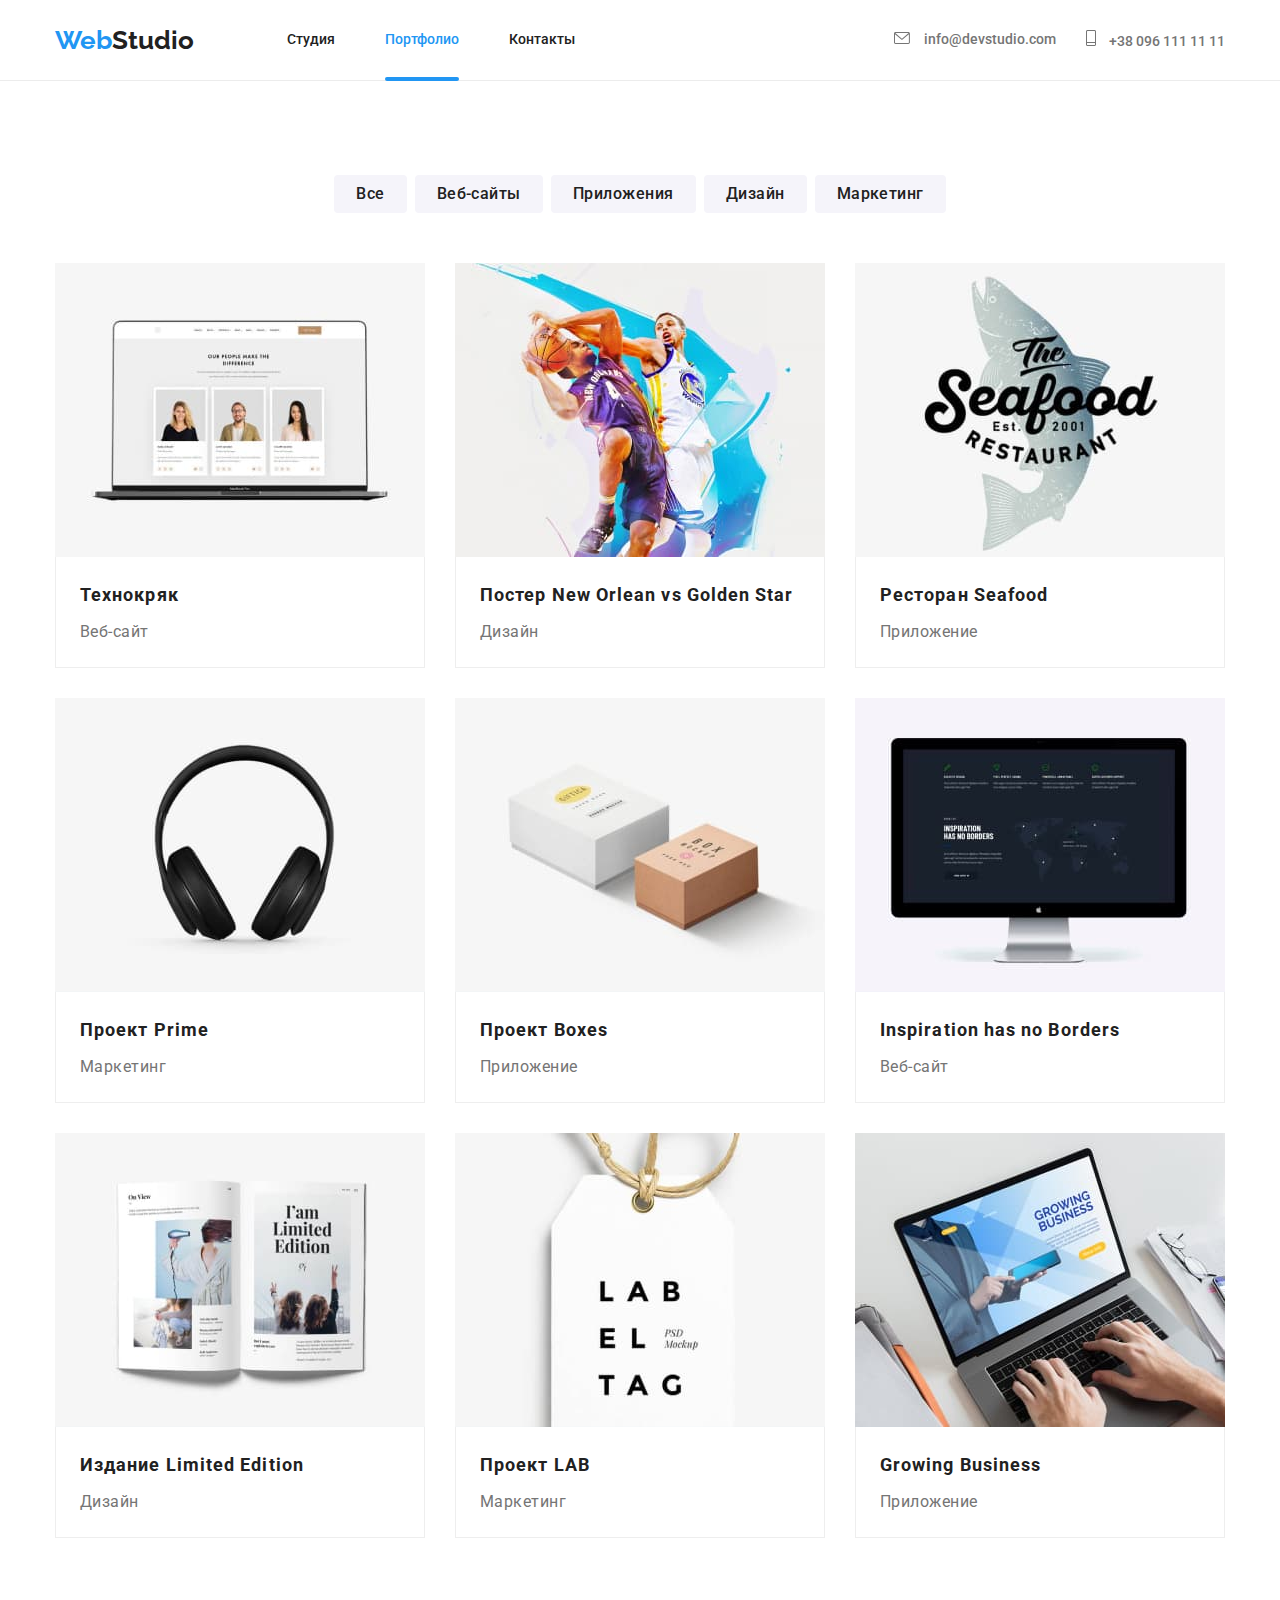
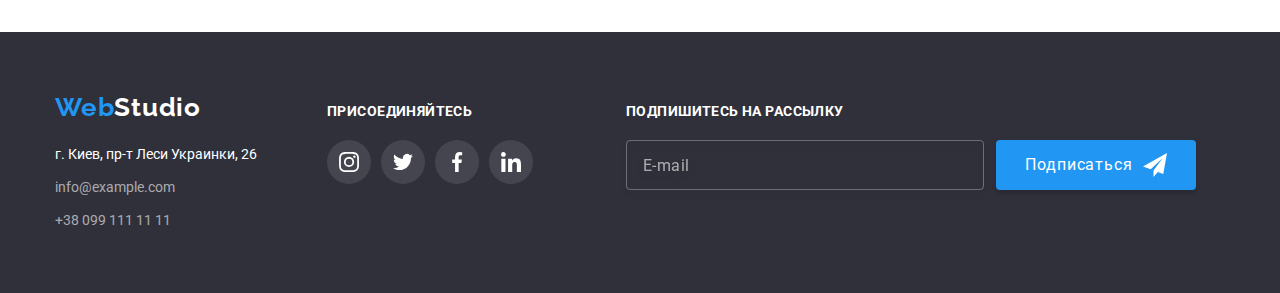
==== portfolio.html @ d2d90840 "startHW-08" ====
<!DOCTYPE html>
<html lang="ru">
  <head>
    <meta charset="UTF-8" />
    <meta http-equiv="X-UA-Compatible" content="IE=edge" />
    <meta name="viewport" content="width=device-width, initial-scale=1.0" />
    <title>WebStudio</title>
    <link
      rel="stylesheet"
      href="https://cdnjs.cloudflare.com/ajax/libs/modern-normalize/1.1.0/modern-normalize.min.css"
    />
    <link
      href="https://fonts.googleapis.com/css2?family=Raleway:wght@700&family=Roboto:wght@400;500;700;900&display=swap"
      rel="stylesheet"
    />
    <link rel="stylesheet" href="./css/main.min.css" />
  </head>
  <body>
    <!--шапка сайта-->
    <header class="header">
      <div class="container header__container">
        <nav class="header__nav">
          <a class="header__logo" href="./index.html"
            ><span class="header__logo-1">Web</span>Studio
          </a>
          <ul class="site-nav list">
            <li class="site-nav__items">
              <a class="site-nav__link" href="./index.html">Студия</a>
            </li>
            <li class="site-nav__items">
              <a class="site-nav__link current" href="./portfolio.html"
                >Портфолио</a
              >
            </li>
            <li class="site-nav__items">
              <a class="site-nav__link" href="">Контакты</a>
            </li>
          </ul>
        </nav>
        <ul class="call list">
          <li class="call__items">
            <a class="call__link" href="mailto:info@devstudio.com">
              <svg class="call__emeil-icon">
                <use href="./images/icons.svg#icon-emeil"></use>
              </svg>
              info@devstudio.com
            </a>
          </li>
          <li class="call__items">
            <a class="call__link" href="tell:+380961111111">
              <svg class="call__tel-icon">
                <use href="./images/icons.svg#icon-tel"></use>
              </svg>
              +38 096 111 11 11</a
            >
          </li>
        </ul>
      </div>
    </header>
    <main>
      <!--фильтр-->
      <section class="section">
        <div class="container">
          <h1 class="hidden-header">Фильтр</h1>
          <ul class="filter list">
            <li><button class="filter__link" type="button">Все</button></li>
            <li>
              <button class="filter__link" type="button">Веб-сайты</button>
            </li>
            <li>
              <button class="filter__link" type="button">Приложения</button>
            </li>
            <li><button class="filter__link" type="button">Дизайн</button></li>
            <li>
              <button class="filter__link" type="button">Маркетинг</button>
            </li>
          </ul>
          <ul class="galery list">
            <li class="galery__list">
              <a class="galery__link" href="">
                <div class="galery__image">
                  <img
                    src="./images/tehnokryak.jpg"
                    alt="сайт Технокряк открыт на ноутбуке"
                  />

                  <p class="galery__text">
                    Технокряк это современная площадка распространения
                    коронавируса. Компании используют эту платформу для
                    цифрового шпионажа и атак на защищённые сервера конкурентов.
                  </p>
                </div>
                <div class="galery-frame">
                  <h3 class="galery-frame__title">Технокряк</h3>
                  <p class="galery-frame__text">Веб-сайт</p>
                </div>
              </a>
            </li>
            <li class="galery__list">
              <a class="galery__link" href="">
                <div class="galery__image">
                  <img
                    src="./images/neworlean.jpg"
                    alt="Два баскетболиста из разных команд"
                  />
                  <p class="galery__text">
                    Технокряк это современная площадка распространения
                    коронавируса. Компании используют эту платформу для
                    цифрового шпионажа и атак на защищённые сервера конкурентов.
                  </p>
                </div>
                <div class="galery-frame">
                  <h3 class="galery-frame__title">
                    Постер New Orlean vs Golden Star
                  </h3>
                  <p class="galery-frame__text">Дизайн</p>
                </div>
              </a>
            </li>
            <li class="galery__list">
              <a class="galery__link" href="">
                <div class="galery__image">
                  <img src="./images/seafood.jpg" alt="Логотип ресторана" />
                  <p class="galery__text">
                    Технокряк это современная площадка распространения
                    коронавируса. Компании используют эту платформу для
                    цифрового шпионажа и атак на защищённые сервера конкурентов.
                  </p>
                </div>
                <div class="galery-frame">
                  <h3 class="galery-frame__title">Ресторан Seafood</h3>
                  <p class="galery-frame__text">Приложение</p>
                </div>
              </a>
            </li>
            <li class="galery__list">
              <a class="galery__link" href="">
                <div class="galery__image">
                  <img src="./images/prime.jpg" alt="Наушники" />
                  <p class="galery__text">
                    Технокряк это современная площадка распространения
                    коронавируса. Компании используют эту платформу для
                    цифрового шпионажа и атак на защищённые сервера конкурентов.
                  </p>
                </div>
                <div class="galery-frame">
                  <h3 class="galery-frame__title">Проект Prime</h3>
                  <p class="galery-frame__text">Маркетинг</p>
                </div>
              </a>
            </li>
            <li class="galery__list">
              <a class="galery__link" href="">
                <div class="galery__image">
                  <img src="./images/boxes.jpg" alt="Две коробки" />
                  <p class="galery__text">
                    Технокряк это современная площадка распространения
                    коронавируса. Компании используют эту платформу для
                    цифрового шпионажа и атак на защищённые сервера конкурентов.
                  </p>
                </div>
                <div class="galery-frame">
                  <h3 class="galery-frame__title">Проект Boxes</h3>
                  <p class="galery-frame__text">Приложение</p>
                </div>
              </a>
            </li>
            <li class="galery__list">
              <a class="galery__link" href="">
                <div class="galery__image">
                  <img
                    src="./images/inspiration.jpg"
                    alt="Монитор с открытым веб-сайтом"
                  />
                  <p class="galery__text">
                    Технокряк это современная площадка распространения
                    коронавируса. Компании используют эту платформу для
                    цифрового шпионажа и атак на защищённые сервера конкурентов.
                  </p>
                </div>
                <div class="galery-frame">
                  <h3 class="galery-frame__title">
                    Inspiration has no Borders
                  </h3>
                  <p class="galery-frame__text">Веб-сайт</p>
                </div>
              </a>
            </li>
            <li class="galery__list">
              <a class="galery__link" href="">
                <div class="galery__image">
                  <img src="./images/limited-edition.jpg" alt="книга" />
                  <p class="galery__text">
                    Технокряк это современная площадка распространения
                    коронавируса. Компании используют эту платформу для
                    цифрового шпионажа и атак на защищённые сервера конкурентов.
                  </p>
                </div>
                <div class="galery-frame">
                  <h3 class="galery-frame__title">Издание Limited Edition</h3>
                  <p class="galery-frame__text">Дизайн</p>
                </div>
              </a>
            </li>
            <li class="galery__list">
              <a class="galery__link" href="">
                <div class="galery__image">
                  <img src="./images/lab.jpg" alt="Бирка" />
                  <p class="galery__text">
                    Технокряк это современная площадка распространения
                    коронавируса. Компании используют эту платформу для
                    цифрового шпионажа и атак на защищённые сервера конкурентов.
                  </p>
                </div>
                <div class="galery-frame">
                  <h3 class="galery-frame__title">Проект LAB</h3>
                  <p class="galery-frame__text">Маркетинг</p>
                </div>
              </a>
            </li>
            <li class="galery__list">
              <a class="galery__link" href="">
                <div class="galery__image">
                  <img
                    src="./images/growing-business.jpg"
                    alt="Руки на клавиатуре ноутбука"
                  />
                  <p class="galery__text">
                    Технокряк это современная площадка распространения
                    коронавируса. Компании используют эту платформу для
                    цифрового шпионажа и атак на защищённые сервера конкурентов.
                  </p>
                </div>
                <div class="galery-frame">
                  <h3 class="galery-frame__title">Growing Business</h3>
                  <p class="galery-frame__text">Приложение</p>
                </div>
              </a>
            </li>
          </ul>
        </div>
      </section>
    </main>
    <footer class="footer">
      <div class="container footer__container">
        <div>
          <a class="footer__logo" href="./index.html"
            ><span class="footer__logo-web">Web</span>Studio</a
          >
          <address class="address">
            <ul class="list">
              <li>
                <a
                  class="address__link-physical"
                  href="https://www.google.com/maps/place/%D0%B1%D1%83%D0%BB.+%D0%9B%D0%B5%D1%81%D0%B8+%D0%A3%D0%BA%D1%80%D0%B0%D0%B8%D0%BD%D0%BA%D0%B8,+26,+%D0%9A%D0%B8%D0%B5%D0%B2,+02000/@50.4265807,30.5361971,17z/data=!3m1!4b1!4m5!3m4!1s0x40d4cf0e033ecbe9:0x57a4dffefec77da0!8m2!3d50.4265807!4d30.5383858"
                  >г. Киев, пр-т Леси Украинки, 26</a
                >
              </li>
              <li>
                <a class="address__link" href="mailto:info@example.com"
                  >info@example.com</a
                >
              </li>
              <li>
                <a class="address__link" href="tel:+380991111111"
                  >+38 099 111 11 11</a
                >
              </li>
            </ul>
          </address>
        </div>
        <div class="join">
          <h3 class="footer__header">Присоединяйтесь</h3>
          <ul class="join__list list">
            <li class="join__item">
              <a class="join__link" href="/">
                <svg class="join__icon" width="20px" height="20px">
                  <use href="./images/icons.svg#icon-insta"></use>
                </svg>
              </a>
            </li>
            <li class="join__item">
              <a class="join__link" href="/">
                <svg class="join__icon" width="20px" height="20px">
                  <use href="./images/icons.svg#icon-twit"></use>
                </svg>
              </a>
            </li>
            <li class="join__item">
              <a class="join__link" href="/">
                <svg class="join__icon" width="20px" height="20px">
                  <use href="./images/icons.svg#icon-facebook"></use>
                </svg>
              </a>
            </li>
            <li class="join__item">
              <a class="join__link" href="/">
                <svg class="join__icon" width="20px" height="20px">
                  <use href="./images/icons.svg#icon-linkedin"></use>
                </svg>
              </a>
            </li>
          </ul>
        </div>
        <form action="#" class="subscription">
          <label class="footer__header" for="subscription"
            >Подпишитесь на рассылку</label
          >
          <div class="subscription__form">
            <input
              class="subscription__input"
              type="email"
              name="sub"
              id="subscription"
              placeholder="E-mail"
            />
            <button class="subscription__btn" type="submit">
              <span class="subscription__btn-text">Подписаться</span>
              <svg class="icon-send" width="24px" height="24px">
                <use href="./images/icons.svg#icon-send"></use>
              </svg>
            </button>
          </div>
        </form>
      </div>
    </footer>
  </body>
</html>
---- css/main.min.css ----
:root{--primary-text-color: #757575 ;--tittle-text-color: #212121;--accent-color:#2196F3;--white-color:#ffffff;--background-grey: #2F303A;--background-light-grey: #F5F4FA;--card-set-gap: 30px;--icon-color: #AFB1B8}img{display:block;max-width:100%;height:auto}h1,h2,h3,h4,h5,h6,p,ul{margin-top:0;margin-bottom:0}body{background-color:var(--white-color);color:var(--primary-text-color);font-family:roboto, sans-serif}.list{padding:0;margin:0;list-style:none}.container{width:100%;padding-left:15px;padding-right:15px;margin:0 auto}@media screen and (max-width: 479px){.container{min-width:320px;max-width:479px}}@media screen and (min-width: 480px){.container{width:480px}}@media screen and (min-width: 768px){.container{width:768px}}@media screen and (min-width: 1200px){.container{width:1200px}}.section{padding-top:94px;padding-bottom:94px}.section.no-padding{padding-top:0;padding-bottom:0}.header__nav{display:none}@media screen and (min-width: 768px){.header__nav{display:-webkit-box;display:-ms-flexbox;display:flex;-webkit-box-align:center;-ms-flex-align:center;align-items:center}}.header{border-bottom:1px solid #ECECEC}.header__container{display:-webkit-box;display:-ms-flexbox;display:flex;-webkit-box-align:center;-ms-flex-align:center;align-items:center;height:60px}@media screen and (min-width: 768px){.header__container{height:80px;display:-webkit-box;display:-ms-flexbox;display:flex;-webkit-box-align:center;-ms-flex-align:center;align-items:center;-webkit-box-pack:center;-ms-flex-pack:center;justify-content:center}}.header__logo{color:var(--tittle-text-color);text-decoration:none;font-family:Raleway;font-weight:bold;font-size:26px;line-height:1.19;margin-right:93px}.header__logo-1{color:var(--accent-color)}.site-nav{display:-webkit-box;display:-ms-flexbox;display:flex}.site-nav__items:not(:last-child){margin-right:50px}.current{color:var(--accent-color)}.current::after{content:'';position:absolute;bottom:-1px;display:block;width:100%;height:4px;border-radius:2px;background-color:var(--accent-color)}.call__emeil-icon{width:16px;height:12px;margin-right:11px;fill:currentColor}.call__tel-icon{width:10px;height:16px;margin-right:10px;fill:currentColor}.site-nav__link{display:block;padding-top:32px;padding-bottom:32px;color:var(--tittle-text-color);font-weight:500;font-size:14px;line-height:1.14;text-decoration:none;position:relative;-webkit-transition:color 250ms cubic-bezier(0.4, 0, 0.2, 1);transition:color 250ms cubic-bezier(0.4, 0, 0.2, 1)}.site-nav__link:hover,.site-nav__link:focus{color:var(--accent-color)}.site-nav__link.current{color:var(--accent-color)}.call{display:none;margin-left:auto}@media screen and (min-width: 768px){.call{display:block}}@media screen and (min-width: 1200px){.call{display:-webkit-box;display:-ms-flexbox;display:flex;padding-bottom:32px;padding-top:32px}}@media screen and (min-width: 768px){.call__items:not(:last-child){margin-bottom:10px}}@media screen and (min-width: 1200px){.call__items:not(:last-child){margin-right:30px;margin-bottom:0}}.call__link{color:var(--primary-text-color);font-weight:500;font-size:14px;line-height:1.14px;text-decoration:none;-webkit-transition:color 250ms cubic-bezier(0.4, 0, 0.2, 1);transition:color 250ms cubic-bezier(0.4, 0, 0.2, 1)}.call__link:hover,.call__link:focus{color:var(--accent-color)}.hero{padding-top:200px;padding-bottom:200px;background-color:var(--background-grey);text-align:center;background-image:-webkit-gradient(linear, left top, right top, from(rgba(47,48,58,0.4)), to(rgba(47,48,58,0.4))),url("../images/img-hero.jpg");background-image:linear-gradient(to right, rgba(47,48,58,0.4), rgba(47,48,58,0.4)),url("../images/img-hero.jpg");background-repeat:no-repeat;max-width:1600px;margin-left:auto;margin-right:auto}.hero__title{margin-bottom:var(--card-set-gap);font-weight:900;font-size:44px;line-height:1.36;letter-spacing:0.06em;text-transform:uppercase;color:var(--white-color)}.hero__btn{min-width:200px;min-height:50px;padding:10px 32px;font-weight:bold;font-size:16px;line-height:1.88;-webkit-box-align:center;-ms-flex-align:center;align-items:center;text-align:center;cursor:pointer;letter-spacing:0.06em;border-radius:4px;border:transparent;-webkit-box-shadow:0px 4px 4px rgba(0,0,0,0.15);box-shadow:0px 4px 4px rgba(0,0,0,0.15);background-color:var(--accent-color);color:var(--white-color);-webkit-transition:background-color 250ms cubic-bezier(0.4, 0, 0.2, 1);transition:background-color 250ms cubic-bezier(0.4, 0, 0.2, 1)}.hero__btnhover,.hero__btnfocus{background-color:#188ce8}.hidden-header{display:none}.benefits{display:-webkit-box;display:-ms-flexbox;display:flex;-webkit-box-pack:center;-ms-flex-pack:center;justify-content:center}.benefits__border{display:-webkit-box;display:-ms-flexbox;display:flex;-webkit-box-pack:center;-ms-flex-pack:center;justify-content:center;-webkit-box-align:center;-ms-flex-align:center;align-items:center;border-radius:4px;background-color:var(--background-light-grey);margin-bottom:30px;height:120px}.benefits__icon{display:-webkit-box;display:-ms-flexbox;display:flex;-webkit-box-align:center;-ms-flex-align:center;align-items:center;width:70px;height:70px}.benefits__card{width:270px}.benefits__card:not(:first-child){margin-left:var(--card-set-gap)}.benefits__text{font-size:14px;line-height:1.71;letter-spacing:0.03em}.benefits__title{margin-bottom:10px;font-weight:bold;font-size:14px;line-height:1.14;letter-spacing:0.03em;color:var(--tittle-text-color)}.works{padding-top:0}.title-two{font-weight:bold;font-size:36px;line-height:1.17;text-align:center;color:var(--tittle-text-color);letter-spacing:0.03em;margin-bottom:50px}.works-examples{display:-webkit-box;display:-ms-flexbox;display:flex}.works-examples__item:not(:first-child){margin-left:var(--card-set-gap)}.works-examples__bkg{position:relative}.works-examples__bkg>.works-examples__text{position:absolute;left:0;bottom:0;width:100%;height:70px;display:-webkit-box;display:-ms-flexbox;display:flex;-webkit-box-pack:center;-ms-flex-pack:center;justify-content:center;-webkit-box-align:center;-ms-flex-align:center;align-items:center;background-color:rgba(47,48,58,0.8);font-family:Roboto;font-style:normal;font-weight:bold;font-size:14px;color:#fff;line-height:0.875;letter-spacing:0.03em}.employee{background-color:var(--background-light-grey)}.employee__list{display:-webkit-box;display:-ms-flexbox;display:flex}.employee__name{font-weight:500;font-size:16px;line-height:1.19;color:var(--tittle-text-color);margin-top:var(--card-set-gap);margin-bottom:10px}.employee__profession{font-size:16px;line-height:1.19;margin-bottom:16px}.employee__card:not(:first-child){margin-left:var(--card-set-gap)}.employee__card{-webkit-box-shadow:0px 1px 3px rgba(0,0,0,0.12),0px 1px 1px rgba(0,0,0,0.14),0px 2px 1px rgba(0,0,0,0.2);box-shadow:0px 1px 3px rgba(0,0,0,0.12),0px 1px 1px rgba(0,0,0,0.14),0px 2px 1px rgba(0,0,0,0.2);border-radius:0px 0px 4px 4px;width:270px;background:#FFFFFF;text-align:center}.network{display:-webkit-box;display:-ms-flexbox;display:flex;-webkit-box-pack:center;-ms-flex-pack:center;justify-content:center;margin-bottom:var(--card-set-gap)}.network__link{color:var(--icon-color);display:-webkit-box;display:-ms-flexbox;display:flex;width:44px;height:44px;border-radius:50%;-webkit-box-pack:center;-ms-flex-pack:center;justify-content:center;-webkit-box-align:center;-ms-flex-align:center;align-items:center;-webkit-transition:color 250ms cubic-bezier(0.4, 0, 0.2, 1),background-color 250ms cubic-bezier(0.4, 0, 0.2, 1);transition:color 250ms cubic-bezier(0.4, 0, 0.2, 1),background-color 250ms cubic-bezier(0.4, 0, 0.2, 1)}.network__link:hover,.network__link:focus{color:var(--white-color);background-color:var(--accent-color)}.network__list:not(:first-child){margin-left:10px}.network__icon{fill:currentColor}.clients{display:-webkit-box;display:-ms-flexbox;display:flex;-webkit-box-pack:center;-ms-flex-pack:center;justify-content:center}.clients li:not(:first-child){margin-left:30px}.clients__icon{fill:currentColor}.clients__link{display:-webkit-box;display:-ms-flexbox;display:flex;width:170px;height:92px;-webkit-box-pack:center;-ms-flex-pack:center;justify-content:center;-webkit-box-align:center;-ms-flex-align:center;align-items:center;border:1px solid var(--icon-color);border-radius:4px;color:var(--icon-color);-webkit-transition:color 250ms cubic-bezier(0.4, 0, 0.2, 1),border 250ms cubic-bezier(0.4, 0, 0.2, 1);transition:color 250ms cubic-bezier(0.4, 0, 0.2, 1),border 250ms cubic-bezier(0.4, 0, 0.2, 1)}.clients__link:hover,.clients__link:focus{color:var(--accent-color);border-color:var(--accent-color)}.footer{background-color:var(--background-grey);padding-top:60px;padding-bottom:60px}.footer__container{display:-webkit-box;display:-ms-flexbox;display:flex;-webkit-box-pack:start;-ms-flex-pack:start;justify-content:flex-start;-webkit-box-align:baseline;-ms-flex-align:baseline;align-items:baseline}.footer__logo{font-family:Raleway;font-style:normal;font-weight:bold;font-size:26px;line-height:1.19;color:var(--white-color);letter-spacing:0.03em;text-decoration:none;margin-bottom:20px;display:block}.footer__logo-web{color:var(--accent-color)}.address li:not(:last-child){margin-bottom:9px}.address__link-physical{text-decoration:none;font-style:normal;font-size:14px;line-height:1.7;color:var(--white-color);margin-top:20px;-webkit-transition:color 250ms cubic-bezier(0.4, 0, 0.2, 1);transition:color 250ms cubic-bezier(0.4, 0, 0.2, 1)}.address__link-physical:hover,.address__link-physical:focus{color:var(--accent-color)}.address__link{text-decoration:none;font-style:normal;font-size:14px;line-height:1.7;color:rgba(255,255,255,0.6);margin-bottom:60px;-webkit-transition:color 250ms cubic-bezier(0.4, 0, 0.2, 1);transition:color 250ms cubic-bezier(0.4, 0, 0.2, 1)}.address__link:hover,.address__link:focus{color:var(--accent-color)}.join{margin-left:70px}.footer__header{display:-webkit-box;display:-ms-flexbox;display:flex;font-family:Roboto;font-style:normal;font-weight:bold;font-size:14px;line-height:1.14;letter-spacing:0.03em;text-transform:uppercase;color:var(--white-color);margin-bottom:20px}.join__list{display:-webkit-box;display:-ms-flexbox;display:flex}.join__icon{fill:currentColor}.join__link{color:var(--white-color);display:-webkit-box;display:-ms-flexbox;display:flex;width:44px;height:44px;border-radius:50%;-webkit-box-pack:center;-ms-flex-pack:center;justify-content:center;-webkit-box-align:center;-ms-flex-align:center;align-items:center;background-color:rgba(255,255,255,0.1);-webkit-transition:background-color 250ms cubic-bezier(0.4, 0, 0.2, 1);transition:background-color 250ms cubic-bezier(0.4, 0, 0.2, 1)}.join__link:hover,.join__link:focus{background-color:var(--accent-color)}.join__item:not(:first-child){margin-left:10px}.subscription__form{display:-webkit-box;display:-ms-flexbox;display:flex;-webkit-box-align:center;-ms-flex-align:center;align-items:center}.subscription{margin-left:93px}.subscription__input{width:358px;height:50px;border:1px solid rgba(255,255,255,0.3);-webkit-box-sizing:border-box;box-sizing:border-box;-webkit-filter:drop-shadow(0px 4px 4px rgba(0,0,0,0.15));filter:drop-shadow(0px 4px 4px rgba(0,0,0,0.15));border-radius:4px;background-color:inherit;padding-left:16px;cursor:pointer;font-size:16px;line-height:1.25px;letter-spacing:0.03em;color:rgba(255,255,255,0.6)}.subscription__input::-webkit-input-placeholder{font-size:16px;line-height:1.25;display:-webkit-box;display:flex;-webkit-box-align:center;align-items:center;letter-spacing:0.03em;color:rgba(255,255,255,0.6)}.subscription__input:-ms-input-placeholder{font-size:16px;line-height:1.25;display:-ms-flexbox;display:flex;-ms-flex-align:center;align-items:center;letter-spacing:0.03em;color:rgba(255,255,255,0.6)}.subscription__input::-ms-input-placeholder{font-size:16px;line-height:1.25;display:-ms-flexbox;display:flex;-ms-flex-align:center;align-items:center;letter-spacing:0.03em;color:rgba(255,255,255,0.6)}.subscription__input::placeholder{font-size:16px;line-height:1.25;display:-webkit-box;display:-ms-flexbox;display:flex;-webkit-box-align:center;-ms-flex-align:center;align-items:center;letter-spacing:0.03em;color:rgba(255,255,255,0.6)}.subscription__btn{width:200px;height:50px;background:#2196F3;border:none;-webkit-box-shadow:0px 4px 4px rgba(0,0,0,0.15);box-shadow:0px 4px 4px rgba(0,0,0,0.15);border-radius:4px;display:-webkit-box;display:-ms-flexbox;display:flex;-webkit-box-align:center;-ms-flex-align:center;align-items:center;-webkit-box-pack:center;-ms-flex-pack:center;justify-content:center;margin-left:12px;-webkit-transition:background-color 250ms cubic-bezier(0.4, 0, 0.2, 1);transition:background-color 250ms cubic-bezier(0.4, 0, 0.2, 1)}.subscription__btn:hover,.subscription__btn:focus{background-color:#188ce8}.subscription__btn-text{font-size:16px;line-height:1.875;letter-spacing:0.06em;color:#FFFFFF}.icon-send{fill:var(--white-color);margin-left:10px}.filter{text-align:center;display:-webkit-box;display:-ms-flexbox;display:flex;-webkit-box-pack:center;-ms-flex-pack:center;justify-content:center;margin-bottom:50px}.filter li:nth-child(1n+2){margin-left:8px}.filter__link{font-style:normal;font-weight:500;font-size:16px;line-height:26px;border-radius:4px;padding:6px 22px;border:none;cursor:pointer;text-align:center;letter-spacing:0.03em;color:var(--tittle-text-color);background:#F5F4FA;-webkit-transition:color 250ms cubic-bezier(0.4, 0, 0.2, 1),background-color 250ms cubic-bezier(0.4, 0, 0.2, 1),-webkit-box-shadow 250ms cubic-bezier(0.4, 0, 0.2, 1);transition:color 250ms cubic-bezier(0.4, 0, 0.2, 1),background-color 250ms cubic-bezier(0.4, 0, 0.2, 1),-webkit-box-shadow 250ms cubic-bezier(0.4, 0, 0.2, 1);transition:color 250ms cubic-bezier(0.4, 0, 0.2, 1),background-color 250ms cubic-bezier(0.4, 0, 0.2, 1),box-shadow 250ms cubic-bezier(0.4, 0, 0.2, 1);transition:color 250ms cubic-bezier(0.4, 0, 0.2, 1),background-color 250ms cubic-bezier(0.4, 0, 0.2, 1),box-shadow 250ms cubic-bezier(0.4, 0, 0.2, 1),-webkit-box-shadow 250ms cubic-bezier(0.4, 0, 0.2, 1)}.filter__link:hover,.filter__link:focus{background-color:var(--accent-color);color:var(--white-color);-webkit-box-shadow:0px 3px 1px rgba(0,0,0,0.1),0px 1px 2px rgba(0,0,0,0.08),0px 2px 2px rgba(0,0,0,0.12);box-shadow:0px 3px 1px rgba(0,0,0,0.1),0px 1px 2px rgba(0,0,0,0.08),0px 2px 2px rgba(0,0,0,0.12)}.galery__link{text-decoration:none;padding:0;margin:0;display:block;-webkit-transition:-webkit-box-shadow 250ms cubic-bezier(0.4, 0, 0.2, 1);transition:-webkit-box-shadow 250ms cubic-bezier(0.4, 0, 0.2, 1);transition:box-shadow 250ms cubic-bezier(0.4, 0, 0.2, 1);transition:box-shadow 250ms cubic-bezier(0.4, 0, 0.2, 1), -webkit-box-shadow 250ms cubic-bezier(0.4, 0, 0.2, 1)}.galery__link:hover,.galery__link:focus{-webkit-box-shadow:0px 1px 1px rgba(0,0,0,0.12),0px 4px 4px rgba(0,0,0,0.06),1px 4px 6px rgba(0,0,0,0.16);box-shadow:0px 1px 1px rgba(0,0,0,0.12),0px 4px 4px rgba(0,0,0,0.06),1px 4px 6px rgba(0,0,0,0.16)}.galery{padding:0;margin:0;list-style:none;display:-webkit-box;display:-ms-flexbox;display:flex;-ms-flex-wrap:wrap;flex-wrap:wrap;margin-left:calc(-1 * var(--card-set-gap));margin-top:calc(-1 * var(--card-set-gap))}.galery-frame__title{font-size:18px;line-height:2;letter-spacing:0.06em;margin-bottom:4px;color:var(--tittle-text-color)}.galery-frame__text{font-size:16px;line-height:1.88;letter-spacing:0.03em;color:var(--primary-text-color)}.galery-frame{border:1px solid #EEEEEE;border-top:none;padding:20px 24px}.galery__list{-ms-flex-preferred-size:calc(100%/3 - var(--card-set-gap));flex-basis:calc(100%/3 - var(--card-set-gap));margin-left:var(--card-set-gap);margin-top:var(--card-set-gap)}.galery__image{position:relative;overflow:hidden}.galery__text{position:absolute;top:0;left:0;width:100%;height:100%;padding:63px 24px;font-size:18px;line-height:1.5;letter-spacing:0.03em;background:rgba(33,150,243,0.9);color:var(--white-color);-webkit-transform:translateY(100%);transform:translateY(100%);-webkit-transition-property:-webkit-transform;transition-property:-webkit-transform;transition-property:transform;transition-property:transform, -webkit-transform;-webkit-transition-duration:250ms;transition-duration:250ms;-webkit-transition-timing-function:cubic-bezier(0.4, 0, 0.2, 1);transition-timing-function:cubic-bezier(0.4, 0, 0.2, 1)}.galery__link:hover .galery__text,.galery__link:focus .galery__text{-webkit-transform:translateY(0);transform:translateY(0)}.backdrop{position:fixed;top:0;left:0;width:100%;height:100%;background-color:rgba(0,0,0,0.2)}.backdrop.is-hidden{opacity:0;pointer-events:none;visibility:visible}.backdrop.is-hidden .modal{-webkit-transform:translate(-50%, -50%) scaleY(0);transform:translate(-50%, -50%) scaleY(0)}.modal{position:absolute;top:50%;left:50%;-webkit-transform:translate(-50%, -50%);transform:translate(-50%, -50%);min-width:528px;min-height:581px;border-radius:4px;padding:40px;-webkit-transition-property:-webkit-transform;transition-property:-webkit-transform;transition-property:transform;transition-property:transform, -webkit-transform;-webkit-transition-duration:250ms;transition-duration:250ms;-webkit-transition-timing-function:cubic-bezier(0.4, 0, 0.2, 1);transition-timing-function:cubic-bezier(0.4, 0, 0.2, 1);background-color:var(--white-color);-webkit-box-shadow:0px 1px 3px rgba(0,0,0,0.12),0px 1px 1px rgba(0,0,0,0.14),0px 2px 1px rgba(0,0,0,0.2);box-shadow:0px 1px 3px rgba(0,0,0,0.12),0px 1px 1px rgba(0,0,0,0.14),0px 2px 1px rgba(0,0,0,0.2);display:-webkit-box;display:-ms-flexbox;display:flex;-webkit-box-orient:vertical;-webkit-box-direction:normal;-ms-flex-direction:column;flex-direction:column}.modal-close__btn{position:absolute;display:-webkit-box;display:-ms-flexbox;display:flex;-webkit-box-pack:center;-ms-flex-pack:center;justify-content:center;-webkit-box-align:center;-ms-flex-align:center;align-items:center;cursor:pointer;top:8px;right:8px;width:30px;height:30px;border-radius:50%;border:1px solid #0000001a;background-color:#ffffff;-webkit-transition:fill 250ms cubic-bezier(0.4, 0, 0.2, 1);transition:fill 250ms cubic-bezier(0.4, 0, 0.2, 1)}.modal-close__btn:hover,.modal-close__btn:focus{fill:var(--accent-color)}.modal__title{font-weight:bold;font-size:20px;line-height:1.15;text-align:center;letter-spacing:0.03em;color:#212121;margin-bottom:12px}.modal__form{margin-bottom:10px;display:-webkit-box;display:-ms-flexbox;display:flex;-webkit-box-orient:vertical;-webkit-box-direction:normal;-ms-flex-direction:column;flex-direction:column;font-size:12px;line-height:1.17;letter-spacing:0.01em;color:#757575;position:relative}.modal__form label{margin-bottom:4px}.modal__input{width:100%;height:40px;border:1px solid #21212133;display:block;border-radius:4px;padding-top:11px;padding-bottom:11px;padding-left:42px;padding-right:12px;cursor:pointer;-webkit-transition:border-color 250ms cubic-bezier(0.4, 0, 0.2, 1);transition:border-color 250ms cubic-bezier(0.4, 0, 0.2, 1)}.modal__input:focus{border-color:var(--accent-color);outline:var(--accent-color)}.modal__icon{position:absolute;display:block;top:50%;left:11px;fill:#212121;-webkit-transition:fill 250ms cubic-bezier(0.4, 0, 0.2, 1);transition:fill 250ms cubic-bezier(0.4, 0, 0.2, 1)}.modal__input:focus-within .modal__icon{fill:var(--accent-color)}.modal__textarea{font-size:12px;font-weight:400;line-height:1.17;letter-spacing:0.01em;text-align:left;width:100%;height:120px;padding:12px 16px;border:1px solid rgba(33,33,33,0.2);-webkit-box-sizing:border-box;box-sizing:border-box;border-radius:4px;resize:none;cursor:pointer;margin-bottom:10px;-webkit-transition:border-color 250ms cubic-bezier(0.4, 0, 0.2, 1);transition:border-color 250ms cubic-bezier(0.4, 0, 0.2, 1)}.modal__textarea::-webkit-input-placeholder{color:rgba(117,117,117,0.5)}.modal__textarea:-ms-input-placeholder{color:rgba(117,117,117,0.5)}.modal__textarea::-ms-input-placeholder{color:rgba(117,117,117,0.5)}.modal__textarea::placeholder{color:rgba(117,117,117,0.5)}.modal__textarea:focus{border-color:var(--accent-color);outline:var(--accent-color)}.check__input{position:absolute;-webkit-appearance:none;-moz-appearance:none;appearance:none}.check{display:-webkit-box;display:-ms-flexbox;display:flex;-webkit-box-orient:horizontal;-webkit-box-direction:normal;-ms-flex-direction:row;flex-direction:row;-webkit-box-align:center;-ms-flex-align:center;align-items:center;-webkit-box-pack:center;-ms-flex-pack:center;justify-content:center;font-size:14px;line-height:1.7;letter-spacing:0.03em;cursor:pointer}.check__agreement{-webkit-text-decoration-line:underline;text-decoration-line:underline;color:var(--accent-color)}.check__icon{width:16px;height:15px;margin-right:7px;border:2px solid #212121;border-radius:2px;display:-webkit-box;display:-ms-flexbox;display:flex;-webkit-box-pack:center;-ms-flex-pack:center;justify-content:center;-webkit-box-align:center;-ms-flex-align:center;align-items:center;-webkit-transition:border-color 250ms cubic-bezier(0.4, 0, 0.2, 1),background-color 250ms cubic-bezier(0.4, 0, 0.2, 1),fill 250ms cubic-bezier(0.4, 0, 0.2, 1);transition:border-color 250ms cubic-bezier(0.4, 0, 0.2, 1),background-color 250ms cubic-bezier(0.4, 0, 0.2, 1),fill 250ms cubic-bezier(0.4, 0, 0.2, 1)}.check__input:checked+.check__icon{border:transparent;background-color:var(--accent-color);fill:#ffffff}.check:focus-within>.check__icon{border-color:var(--accent-color)}.modal__btn{font-size:inherit;width:200px;height:50px;padding:10px 55px;margin-top:30px;background-color:var(--accent-color);color:#ffffff;-webkit-box-shadow:0px 4px 4px rgba(0,0,0,0.15);box-shadow:0px 4px 4px rgba(0,0,0,0.15);border-radius:4px;border:none;cursor:pointer;display:block;margin-right:auto;margin-left:auto;-webkit-transition:border-color 250ms cubic-bezier(0.4, 0, 0.2, 1);transition:border-color 250ms cubic-bezier(0.4, 0, 0.2, 1)}.modal__btn:hover,.modal__btn:focus{background-color:#188ce8}
/*# sourceMappingURL=main.min.css.map */
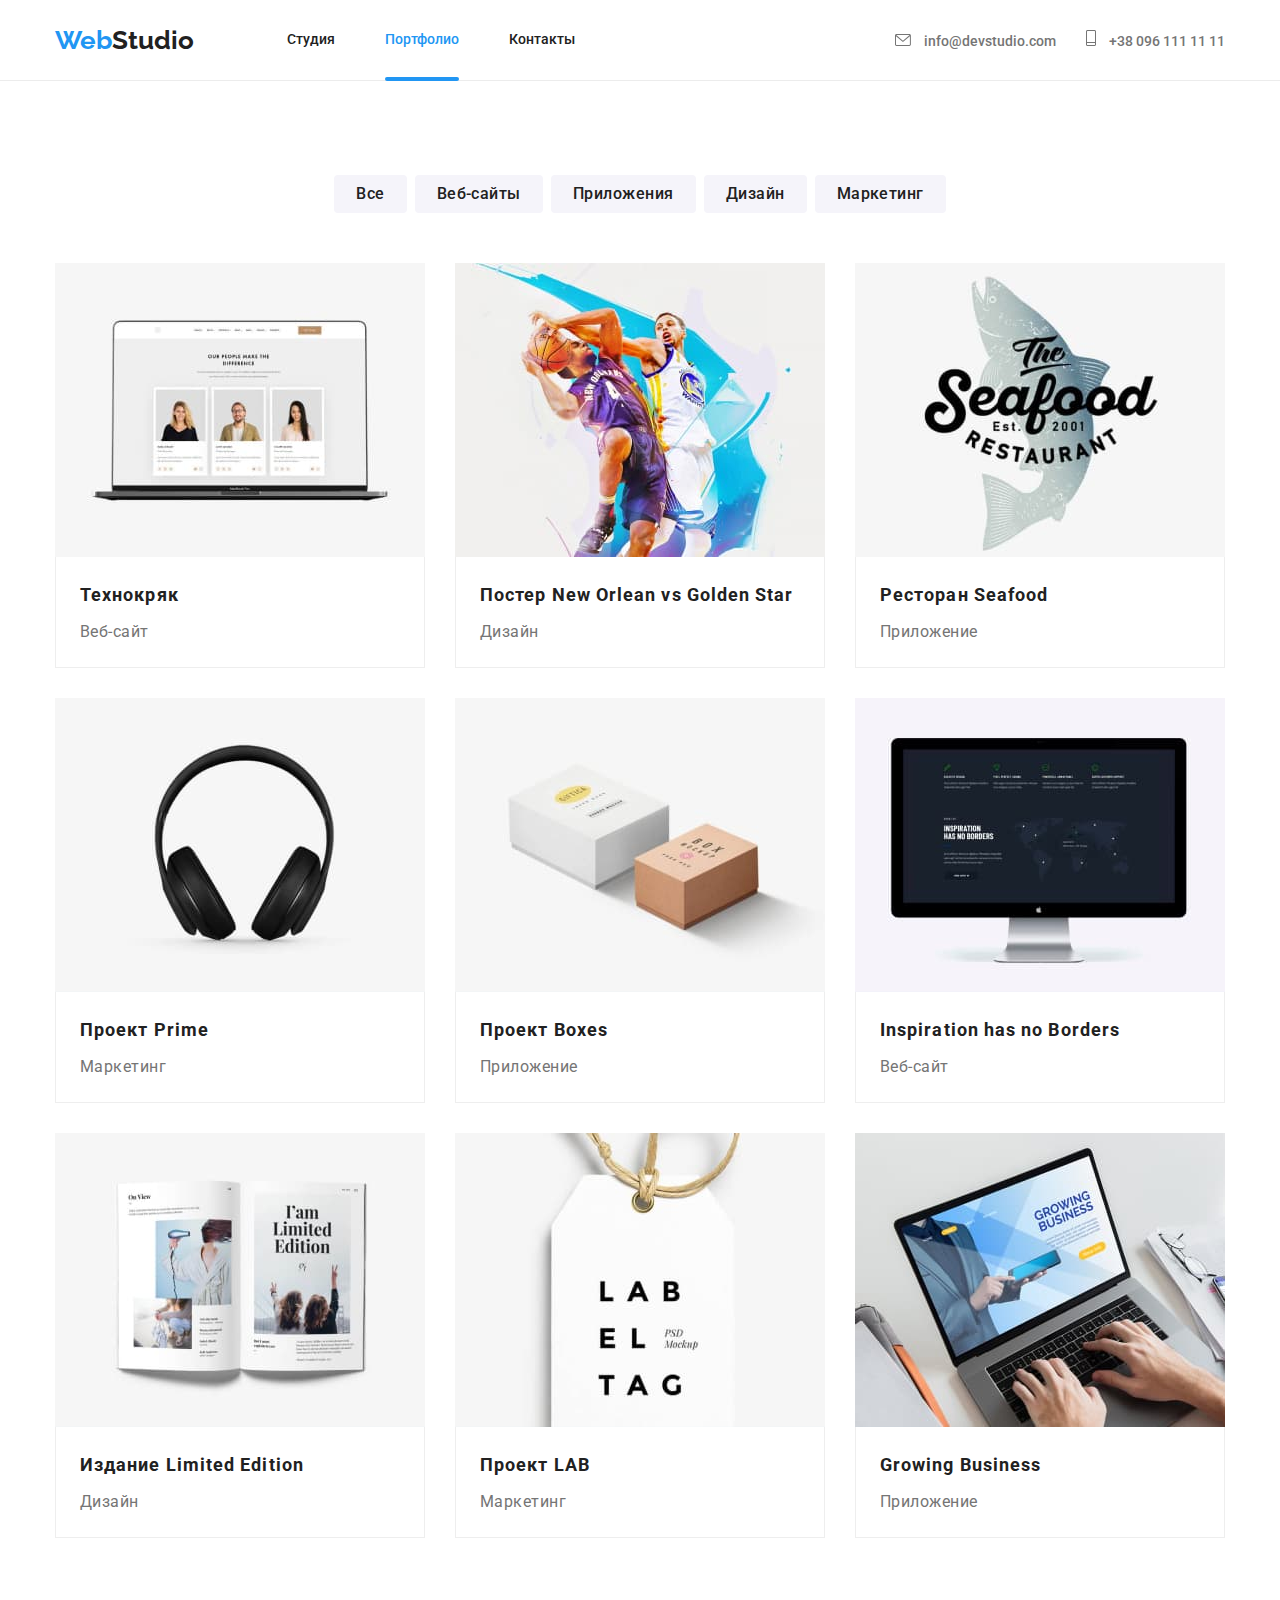
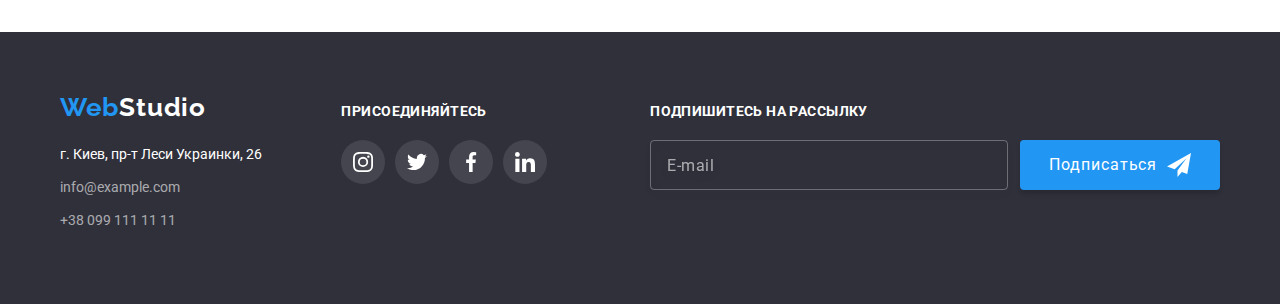
==== commit 1bf4a403: "port" ====
--- a/portfolio.html
+++ b/portfolio.html
@@ -19,18 +19,16 @@
     <!--шапка сайта-->
     <header class="header">
       <div class="container header__container">
+        <a class="header__logo" href="./index.html"
+          ><span class="header__logo-1">Web</span>Studio
+        </a>
         <nav class="header__nav">
-          <a class="header__logo" href="./index.html"
-            ><span class="header__logo-1">Web</span>Studio
-          </a>
           <ul class="site-nav list">
             <li class="site-nav__items">
-              <a class="site-nav__link" href="./index.html">Студия</a>
+              <a class="site-nav__link " href="./index.html">Студия</a>
             </li>
             <li class="site-nav__items">
-              <a class="site-nav__link current" href="./portfolio.html"
-                >Портфолио</a
-              >
+              <a class="site-nav__link current" href="./portfolio.html">Портфолио</a>
             </li>
             <li class="site-nav__items">
               <a class="site-nav__link" href="">Контакты</a>
@@ -55,6 +53,99 @@
             >
           </li>
         </ul>
+        <button type="button" class="menu-open-btn is-open" aria-expanded="false" data-menu-button>
+          <svg width="24px" height="16px" class="menu-open-btn__icon menu-icon__open" aria-label="Переключатель мобильного меню">
+            
+            <use href="./images/icons.svg#icon-menu_24px" class=""></use>
+          </svg>
+          <svg width="18.67px" height="18.67px" class="menu-icon__close" >
+            <use href="./images/icons.svg#icon-vector" class=""></use>
+            
+          </svg>
+        </button>
+        <div class="container-menu" data-menu>
+          <div class=container-menu_top>
+            <ul class="list">
+              <li class="container-menu_item">
+                <a href="./index.html" class="container-menu_link "
+                  >Студия</a
+                >
+              </li>
+              <li class="container-menu_item">
+                <a href="./portfolio.html" class="container-menu_link current"
+                  >Портфолио</a
+                >
+              </li>
+              <li class="container-menu_item">
+                <a href="" class="container-menu_link">Контакты</a>
+              </li>
+            </ul>
+          </div> 
+          <div class="container-menu_bottom">
+            <ul class="container-menu_call list">
+              <li class="container-menu_tel">+38 096 111 11 11</li>
+              <li class="container-menu_mail">info@devstudio.com</li>
+            </ul>
+            <ul class="menu-social-list list">
+              <li class="menu-social-list__item">
+                <a
+                  href=""
+                  class="menu-social-list__link link"
+                  target="_blank"
+                  rel="noopener noreferrer"
+                  >Instagram</a
+                >
+              </li>
+              <li class="menu-social-list__item">
+                <a
+                  href=""
+                  target="_blank"
+                  rel="noopener noreferrer"
+                  class="menu-social-list__link"
+                  >Twitter</a
+                >
+              </li>
+              <li class="menu-social-list__item">
+                <a
+                  href=""
+                  target="_blank"
+                  rel="noopener noreferrer"
+                  class="menu-social-list__link"
+                  >Facebook</a
+                >
+              </li>
+              <li class="menu-social-list__item">
+                <a
+                  href=""
+                  target="_blank"
+                  rel="noopener noreferrer"
+                  class="menu-social-list__link"
+                  >LinkedIn</a
+                >
+              </li>
+            </ul>
+          </div> 
+      
+        </div>
+      </div>
+        
+            <!-- <ul class="list">
+              <li class="mob-menu_nav-list">
+                <a class="mob-menu_nav-link current" href="./index.html"
+                  >Студия</a
+                >
+              </li>
+              <li class="mob-menu_nav-list">
+                <a class="mob-menu_nav-link" href="./portfolio.html"
+                  >Портфолио</a
+                >
+              </li>
+              <li class="mob-menu_nav-list">
+                <a class="mob-menu_nav-link" href="">Контакты</a>
+              </li>
+            </ul> -->
+          </div>
+        </div>
       </div>
     </header>
     <main>
@@ -63,15 +154,15 @@
         <div class="container">
           <h1 class="hidden-header">Фильтр</h1>
           <ul class="filter list">
-            <li><button class="filter__link" type="button">Все</button></li>
-            <li>
+            <li class="filter__item"><button class="filter__link" type="button">Все</button></li>
+            <li class="filter__item">
               <button class="filter__link" type="button">Веб-сайты</button>
             </li>
-            <li>
+            <li class="filter__item">
               <button class="filter__link" type="button">Приложения</button>
             </li>
-            <li><button class="filter__link" type="button">Дизайн</button></li>
-            <li>
+            <li class="filter__item"><button class="filter__link" type="button">Дизайн</button></li>
+            <li class="filter__item">
               <button class="filter__link" type="button">Маркетинг</button>
             </li>
           </ul>
@@ -243,7 +334,7 @@
     </main>
     <footer class="footer">
       <div class="container footer__container">
-        <div>
+        <div class="footer__container-adress">
           <a class="footer__logo" href="./index.html"
             ><span class="footer__logo-web">Web</span>Studio</a
           >
@@ -303,7 +394,7 @@
           </ul>
         </div>
         <form action="#" class="subscription">
-          <label class="footer__header" for="subscription"
+          <label class="subscription__header" for="subscription"
             >Подпишитесь на рассылку</label
           >
           <div class="subscription__form">
@@ -324,5 +415,6 @@
         </form>
       </div>
     </footer>
+    <script src="./js/mobile-menu.js"></script>
   </body>
 </html>
--- a/css/main.min.css
+++ b/css/main.min.css
@@ -1,2 +1 @@
-:root{--primary-text-color: #757575 ;--tittle-text-color: #212121;--accent-color:#2196F3;--white-color:#ffffff;--background-grey: #2F303A;--background-light-grey: #F5F4FA;--card-set-gap: 30px;--icon-color: #AFB1B8}img{display:block;max-width:100%;height:auto}h1,h2,h3,h4,h5,h6,p,ul{margin-top:0;margin-bottom:0}body{background-color:var(--white-color);color:var(--primary-text-color);font-family:roboto, sans-serif}.list{padding:0;margin:0;list-style:none}.container{width:100%;padding-left:15px;padding-right:15px;margin:0 auto}@media screen and (max-width: 479px){.container{min-width:320px;max-width:479px}}@media screen and (min-width: 480px){.container{width:480px}}@media screen and (min-width: 768px){.container{width:768px}}@media screen and (min-width: 1200px){.container{width:1200px}}.section{padding-top:94px;padding-bottom:94px}.section.no-padding{padding-top:0;padding-bottom:0}.header__nav{display:none}@media screen and (min-width: 768px){.header__nav{display:-webkit-box;display:-ms-flexbox;display:flex;-webkit-box-align:center;-ms-flex-align:center;align-items:center}}.header{border-bottom:1px solid #ECECEC}.header__container{display:-webkit-box;display:-ms-flexbox;display:flex;-webkit-box-align:center;-ms-flex-align:center;align-items:center;height:60px}@media screen and (min-width: 768px){.header__container{height:80px;display:-webkit-box;display:-ms-flexbox;display:flex;-webkit-box-align:center;-ms-flex-align:center;align-items:center;-webkit-box-pack:center;-ms-flex-pack:center;justify-content:center}}.header__logo{color:var(--tittle-text-color);text-decoration:none;font-family:Raleway;font-weight:bold;font-size:26px;line-height:1.19;margin-right:93px}.header__logo-1{color:var(--accent-color)}.site-nav{display:-webkit-box;display:-ms-flexbox;display:flex}.site-nav__items:not(:last-child){margin-right:50px}.current{color:var(--accent-color)}.current::after{content:'';position:absolute;bottom:-1px;display:block;width:100%;height:4px;border-radius:2px;background-color:var(--accent-color)}.call__emeil-icon{width:16px;height:12px;margin-right:11px;fill:currentColor}.call__tel-icon{width:10px;height:16px;margin-right:10px;fill:currentColor}.site-nav__link{display:block;padding-top:32px;padding-bottom:32px;color:var(--tittle-text-color);font-weight:500;font-size:14px;line-height:1.14;text-decoration:none;position:relative;-webkit-transition:color 250ms cubic-bezier(0.4, 0, 0.2, 1);transition:color 250ms cubic-bezier(0.4, 0, 0.2, 1)}.site-nav__link:hover,.site-nav__link:focus{color:var(--accent-color)}.site-nav__link.current{color:var(--accent-color)}.call{display:none;margin-left:auto}@media screen and (min-width: 768px){.call{display:block}}@media screen and (min-width: 1200px){.call{display:-webkit-box;display:-ms-flexbox;display:flex;padding-bottom:32px;padding-top:32px}}@media screen and (min-width: 768px){.call__items:not(:last-child){margin-bottom:10px}}@media screen and (min-width: 1200px){.call__items:not(:last-child){margin-right:30px;margin-bottom:0}}.call__link{color:var(--primary-text-color);font-weight:500;font-size:14px;line-height:1.14px;text-decoration:none;-webkit-transition:color 250ms cubic-bezier(0.4, 0, 0.2, 1);transition:color 250ms cubic-bezier(0.4, 0, 0.2, 1)}.call__link:hover,.call__link:focus{color:var(--accent-color)}.hero{padding-top:200px;padding-bottom:200px;background-color:var(--background-grey);text-align:center;background-image:-webkit-gradient(linear, left top, right top, from(rgba(47,48,58,0.4)), to(rgba(47,48,58,0.4))),url("../images/img-hero.jpg");background-image:linear-gradient(to right, rgba(47,48,58,0.4), rgba(47,48,58,0.4)),url("../images/img-hero.jpg");background-repeat:no-repeat;max-width:1600px;margin-left:auto;margin-right:auto}.hero__title{margin-bottom:var(--card-set-gap);font-weight:900;font-size:44px;line-height:1.36;letter-spacing:0.06em;text-transform:uppercase;color:var(--white-color)}.hero__btn{min-width:200px;min-height:50px;padding:10px 32px;font-weight:bold;font-size:16px;line-height:1.88;-webkit-box-align:center;-ms-flex-align:center;align-items:center;text-align:center;cursor:pointer;letter-spacing:0.06em;border-radius:4px;border:transparent;-webkit-box-shadow:0px 4px 4px rgba(0,0,0,0.15);box-shadow:0px 4px 4px rgba(0,0,0,0.15);background-color:var(--accent-color);color:var(--white-color);-webkit-transition:background-color 250ms cubic-bezier(0.4, 0, 0.2, 1);transition:background-color 250ms cubic-bezier(0.4, 0, 0.2, 1)}.hero__btnhover,.hero__btnfocus{background-color:#188ce8}.hidden-header{display:none}.benefits{display:-webkit-box;display:-ms-flexbox;display:flex;-webkit-box-pack:center;-ms-flex-pack:center;justify-content:center}.benefits__border{display:-webkit-box;display:-ms-flexbox;display:flex;-webkit-box-pack:center;-ms-flex-pack:center;justify-content:center;-webkit-box-align:center;-ms-flex-align:center;align-items:center;border-radius:4px;background-color:var(--background-light-grey);margin-bottom:30px;height:120px}.benefits__icon{display:-webkit-box;display:-ms-flexbox;display:flex;-webkit-box-align:center;-ms-flex-align:center;align-items:center;width:70px;height:70px}.benefits__card{width:270px}.benefits__card:not(:first-child){margin-left:var(--card-set-gap)}.benefits__text{font-size:14px;line-height:1.71;letter-spacing:0.03em}.benefits__title{margin-bottom:10px;font-weight:bold;font-size:14px;line-height:1.14;letter-spacing:0.03em;color:var(--tittle-text-color)}.works{padding-top:0}.title-two{font-weight:bold;font-size:36px;line-height:1.17;text-align:center;color:var(--tittle-text-color);letter-spacing:0.03em;margin-bottom:50px}.works-examples{display:-webkit-box;display:-ms-flexbox;display:flex}.works-examples__item:not(:first-child){margin-left:var(--card-set-gap)}.works-examples__bkg{position:relative}.works-examples__bkg>.works-examples__text{position:absolute;left:0;bottom:0;width:100%;height:70px;display:-webkit-box;display:-ms-flexbox;display:flex;-webkit-box-pack:center;-ms-flex-pack:center;justify-content:center;-webkit-box-align:center;-ms-flex-align:center;align-items:center;background-color:rgba(47,48,58,0.8);font-family:Roboto;font-style:normal;font-weight:bold;font-size:14px;color:#fff;line-height:0.875;letter-spacing:0.03em}.employee{background-color:var(--background-light-grey)}.employee__list{display:-webkit-box;display:-ms-flexbox;display:flex}.employee__name{font-weight:500;font-size:16px;line-height:1.19;color:var(--tittle-text-color);margin-top:var(--card-set-gap);margin-bottom:10px}.employee__profession{font-size:16px;line-height:1.19;margin-bottom:16px}.employee__card:not(:first-child){margin-left:var(--card-set-gap)}.employee__card{-webkit-box-shadow:0px 1px 3px rgba(0,0,0,0.12),0px 1px 1px rgba(0,0,0,0.14),0px 2px 1px rgba(0,0,0,0.2);box-shadow:0px 1px 3px rgba(0,0,0,0.12),0px 1px 1px rgba(0,0,0,0.14),0px 2px 1px rgba(0,0,0,0.2);border-radius:0px 0px 4px 4px;width:270px;background:#FFFFFF;text-align:center}.network{display:-webkit-box;display:-ms-flexbox;display:flex;-webkit-box-pack:center;-ms-flex-pack:center;justify-content:center;margin-bottom:var(--card-set-gap)}.network__link{color:var(--icon-color);display:-webkit-box;display:-ms-flexbox;display:flex;width:44px;height:44px;border-radius:50%;-webkit-box-pack:center;-ms-flex-pack:center;justify-content:center;-webkit-box-align:center;-ms-flex-align:center;align-items:center;-webkit-transition:color 250ms cubic-bezier(0.4, 0, 0.2, 1),background-color 250ms cubic-bezier(0.4, 0, 0.2, 1);transition:color 250ms cubic-bezier(0.4, 0, 0.2, 1),background-color 250ms cubic-bezier(0.4, 0, 0.2, 1)}.network__link:hover,.network__link:focus{color:var(--white-color);background-color:var(--accent-color)}.network__list:not(:first-child){margin-left:10px}.network__icon{fill:currentColor}.clients{display:-webkit-box;display:-ms-flexbox;display:flex;-webkit-box-pack:center;-ms-flex-pack:center;justify-content:center}.clients li:not(:first-child){margin-left:30px}.clients__icon{fill:currentColor}.clients__link{display:-webkit-box;display:-ms-flexbox;display:flex;width:170px;height:92px;-webkit-box-pack:center;-ms-flex-pack:center;justify-content:center;-webkit-box-align:center;-ms-flex-align:center;align-items:center;border:1px solid var(--icon-color);border-radius:4px;color:var(--icon-color);-webkit-transition:color 250ms cubic-bezier(0.4, 0, 0.2, 1),border 250ms cubic-bezier(0.4, 0, 0.2, 1);transition:color 250ms cubic-bezier(0.4, 0, 0.2, 1),border 250ms cubic-bezier(0.4, 0, 0.2, 1)}.clients__link:hover,.clients__link:focus{color:var(--accent-color);border-color:var(--accent-color)}.footer{background-color:var(--background-grey);padding-top:60px;padding-bottom:60px}.footer__container{display:-webkit-box;display:-ms-flexbox;display:flex;-webkit-box-pack:start;-ms-flex-pack:start;justify-content:flex-start;-webkit-box-align:baseline;-ms-flex-align:baseline;align-items:baseline}.footer__logo{font-family:Raleway;font-style:normal;font-weight:bold;font-size:26px;line-height:1.19;color:var(--white-color);letter-spacing:0.03em;text-decoration:none;margin-bottom:20px;display:block}.footer__logo-web{color:var(--accent-color)}.address li:not(:last-child){margin-bottom:9px}.address__link-physical{text-decoration:none;font-style:normal;font-size:14px;line-height:1.7;color:var(--white-color);margin-top:20px;-webkit-transition:color 250ms cubic-bezier(0.4, 0, 0.2, 1);transition:color 250ms cubic-bezier(0.4, 0, 0.2, 1)}.address__link-physical:hover,.address__link-physical:focus{color:var(--accent-color)}.address__link{text-decoration:none;font-style:normal;font-size:14px;line-height:1.7;color:rgba(255,255,255,0.6);margin-bottom:60px;-webkit-transition:color 250ms cubic-bezier(0.4, 0, 0.2, 1);transition:color 250ms cubic-bezier(0.4, 0, 0.2, 1)}.address__link:hover,.address__link:focus{color:var(--accent-color)}.join{margin-left:70px}.footer__header{display:-webkit-box;display:-ms-flexbox;display:flex;font-family:Roboto;font-style:normal;font-weight:bold;font-size:14px;line-height:1.14;letter-spacing:0.03em;text-transform:uppercase;color:var(--white-color);margin-bottom:20px}.join__list{display:-webkit-box;display:-ms-flexbox;display:flex}.join__icon{fill:currentColor}.join__link{color:var(--white-color);display:-webkit-box;display:-ms-flexbox;display:flex;width:44px;height:44px;border-radius:50%;-webkit-box-pack:center;-ms-flex-pack:center;justify-content:center;-webkit-box-align:center;-ms-flex-align:center;align-items:center;background-color:rgba(255,255,255,0.1);-webkit-transition:background-color 250ms cubic-bezier(0.4, 0, 0.2, 1);transition:background-color 250ms cubic-bezier(0.4, 0, 0.2, 1)}.join__link:hover,.join__link:focus{background-color:var(--accent-color)}.join__item:not(:first-child){margin-left:10px}.subscription__form{display:-webkit-box;display:-ms-flexbox;display:flex;-webkit-box-align:center;-ms-flex-align:center;align-items:center}.subscription{margin-left:93px}.subscription__input{width:358px;height:50px;border:1px solid rgba(255,255,255,0.3);-webkit-box-sizing:border-box;box-sizing:border-box;-webkit-filter:drop-shadow(0px 4px 4px rgba(0,0,0,0.15));filter:drop-shadow(0px 4px 4px rgba(0,0,0,0.15));border-radius:4px;background-color:inherit;padding-left:16px;cursor:pointer;font-size:16px;line-height:1.25px;letter-spacing:0.03em;color:rgba(255,255,255,0.6)}.subscription__input::-webkit-input-placeholder{font-size:16px;line-height:1.25;display:-webkit-box;display:flex;-webkit-box-align:center;align-items:center;letter-spacing:0.03em;color:rgba(255,255,255,0.6)}.subscription__input:-ms-input-placeholder{font-size:16px;line-height:1.25;display:-ms-flexbox;display:flex;-ms-flex-align:center;align-items:center;letter-spacing:0.03em;color:rgba(255,255,255,0.6)}.subscription__input::-ms-input-placeholder{font-size:16px;line-height:1.25;display:-ms-flexbox;display:flex;-ms-flex-align:center;align-items:center;letter-spacing:0.03em;color:rgba(255,255,255,0.6)}.subscription__input::placeholder{font-size:16px;line-height:1.25;display:-webkit-box;display:-ms-flexbox;display:flex;-webkit-box-align:center;-ms-flex-align:center;align-items:center;letter-spacing:0.03em;color:rgba(255,255,255,0.6)}.subscription__btn{width:200px;height:50px;background:#2196F3;border:none;-webkit-box-shadow:0px 4px 4px rgba(0,0,0,0.15);box-shadow:0px 4px 4px rgba(0,0,0,0.15);border-radius:4px;display:-webkit-box;display:-ms-flexbox;display:flex;-webkit-box-align:center;-ms-flex-align:center;align-items:center;-webkit-box-pack:center;-ms-flex-pack:center;justify-content:center;margin-left:12px;-webkit-transition:background-color 250ms cubic-bezier(0.4, 0, 0.2, 1);transition:background-color 250ms cubic-bezier(0.4, 0, 0.2, 1)}.subscription__btn:hover,.subscription__btn:focus{background-color:#188ce8}.subscription__btn-text{font-size:16px;line-height:1.875;letter-spacing:0.06em;color:#FFFFFF}.icon-send{fill:var(--white-color);margin-left:10px}.filter{text-align:center;display:-webkit-box;display:-ms-flexbox;display:flex;-webkit-box-pack:center;-ms-flex-pack:center;justify-content:center;margin-bottom:50px}.filter li:nth-child(1n+2){margin-left:8px}.filter__link{font-style:normal;font-weight:500;font-size:16px;line-height:26px;border-radius:4px;padding:6px 22px;border:none;cursor:pointer;text-align:center;letter-spacing:0.03em;color:var(--tittle-text-color);background:#F5F4FA;-webkit-transition:color 250ms cubic-bezier(0.4, 0, 0.2, 1),background-color 250ms cubic-bezier(0.4, 0, 0.2, 1),-webkit-box-shadow 250ms cubic-bezier(0.4, 0, 0.2, 1);transition:color 250ms cubic-bezier(0.4, 0, 0.2, 1),background-color 250ms cubic-bezier(0.4, 0, 0.2, 1),-webkit-box-shadow 250ms cubic-bezier(0.4, 0, 0.2, 1);transition:color 250ms cubic-bezier(0.4, 0, 0.2, 1),background-color 250ms cubic-bezier(0.4, 0, 0.2, 1),box-shadow 250ms cubic-bezier(0.4, 0, 0.2, 1);transition:color 250ms cubic-bezier(0.4, 0, 0.2, 1),background-color 250ms cubic-bezier(0.4, 0, 0.2, 1),box-shadow 250ms cubic-bezier(0.4, 0, 0.2, 1),-webkit-box-shadow 250ms cubic-bezier(0.4, 0, 0.2, 1)}.filter__link:hover,.filter__link:focus{background-color:var(--accent-color);color:var(--white-color);-webkit-box-shadow:0px 3px 1px rgba(0,0,0,0.1),0px 1px 2px rgba(0,0,0,0.08),0px 2px 2px rgba(0,0,0,0.12);box-shadow:0px 3px 1px rgba(0,0,0,0.1),0px 1px 2px rgba(0,0,0,0.08),0px 2px 2px rgba(0,0,0,0.12)}.galery__link{text-decoration:none;padding:0;margin:0;display:block;-webkit-transition:-webkit-box-shadow 250ms cubic-bezier(0.4, 0, 0.2, 1);transition:-webkit-box-shadow 250ms cubic-bezier(0.4, 0, 0.2, 1);transition:box-shadow 250ms cubic-bezier(0.4, 0, 0.2, 1);transition:box-shadow 250ms cubic-bezier(0.4, 0, 0.2, 1), -webkit-box-shadow 250ms cubic-bezier(0.4, 0, 0.2, 1)}.galery__link:hover,.galery__link:focus{-webkit-box-shadow:0px 1px 1px rgba(0,0,0,0.12),0px 4px 4px rgba(0,0,0,0.06),1px 4px 6px rgba(0,0,0,0.16);box-shadow:0px 1px 1px rgba(0,0,0,0.12),0px 4px 4px rgba(0,0,0,0.06),1px 4px 6px rgba(0,0,0,0.16)}.galery{padding:0;margin:0;list-style:none;display:-webkit-box;display:-ms-flexbox;display:flex;-ms-flex-wrap:wrap;flex-wrap:wrap;margin-left:calc(-1 * var(--card-set-gap));margin-top:calc(-1 * var(--card-set-gap))}.galery-frame__title{font-size:18px;line-height:2;letter-spacing:0.06em;margin-bottom:4px;color:var(--tittle-text-color)}.galery-frame__text{font-size:16px;line-height:1.88;letter-spacing:0.03em;color:var(--primary-text-color)}.galery-frame{border:1px solid #EEEEEE;border-top:none;padding:20px 24px}.galery__list{-ms-flex-preferred-size:calc(100%/3 - var(--card-set-gap));flex-basis:calc(100%/3 - var(--card-set-gap));margin-left:var(--card-set-gap);margin-top:var(--card-set-gap)}.galery__image{position:relative;overflow:hidden}.galery__text{position:absolute;top:0;left:0;width:100%;height:100%;padding:63px 24px;font-size:18px;line-height:1.5;letter-spacing:0.03em;background:rgba(33,150,243,0.9);color:var(--white-color);-webkit-transform:translateY(100%);transform:translateY(100%);-webkit-transition-property:-webkit-transform;transition-property:-webkit-transform;transition-property:transform;transition-property:transform, -webkit-transform;-webkit-transition-duration:250ms;transition-duration:250ms;-webkit-transition-timing-function:cubic-bezier(0.4, 0, 0.2, 1);transition-timing-function:cubic-bezier(0.4, 0, 0.2, 1)}.galery__link:hover .galery__text,.galery__link:focus .galery__text{-webkit-transform:translateY(0);transform:translateY(0)}.backdrop{position:fixed;top:0;left:0;width:100%;height:100%;background-color:rgba(0,0,0,0.2)}.backdrop.is-hidden{opacity:0;pointer-events:none;visibility:visible}.backdrop.is-hidden .modal{-webkit-transform:translate(-50%, -50%) scaleY(0);transform:translate(-50%, -50%) scaleY(0)}.modal{position:absolute;top:50%;left:50%;-webkit-transform:translate(-50%, -50%);transform:translate(-50%, -50%);min-width:528px;min-height:581px;border-radius:4px;padding:40px;-webkit-transition-property:-webkit-transform;transition-property:-webkit-transform;transition-property:transform;transition-property:transform, -webkit-transform;-webkit-transition-duration:250ms;transition-duration:250ms;-webkit-transition-timing-function:cubic-bezier(0.4, 0, 0.2, 1);transition-timing-function:cubic-bezier(0.4, 0, 0.2, 1);background-color:var(--white-color);-webkit-box-shadow:0px 1px 3px rgba(0,0,0,0.12),0px 1px 1px rgba(0,0,0,0.14),0px 2px 1px rgba(0,0,0,0.2);box-shadow:0px 1px 3px rgba(0,0,0,0.12),0px 1px 1px rgba(0,0,0,0.14),0px 2px 1px rgba(0,0,0,0.2);display:-webkit-box;display:-ms-flexbox;display:flex;-webkit-box-orient:vertical;-webkit-box-direction:normal;-ms-flex-direction:column;flex-direction:column}.modal-close__btn{position:absolute;display:-webkit-box;display:-ms-flexbox;display:flex;-webkit-box-pack:center;-ms-flex-pack:center;justify-content:center;-webkit-box-align:center;-ms-flex-align:center;align-items:center;cursor:pointer;top:8px;right:8px;width:30px;height:30px;border-radius:50%;border:1px solid #0000001a;background-color:#ffffff;-webkit-transition:fill 250ms cubic-bezier(0.4, 0, 0.2, 1);transition:fill 250ms cubic-bezier(0.4, 0, 0.2, 1)}.modal-close__btn:hover,.modal-close__btn:focus{fill:var(--accent-color)}.modal__title{font-weight:bold;font-size:20px;line-height:1.15;text-align:center;letter-spacing:0.03em;color:#212121;margin-bottom:12px}.modal__form{margin-bottom:10px;display:-webkit-box;display:-ms-flexbox;display:flex;-webkit-box-orient:vertical;-webkit-box-direction:normal;-ms-flex-direction:column;flex-direction:column;font-size:12px;line-height:1.17;letter-spacing:0.01em;color:#757575;position:relative}.modal__form label{margin-bottom:4px}.modal__input{width:100%;height:40px;border:1px solid #21212133;display:block;border-radius:4px;padding-top:11px;padding-bottom:11px;padding-left:42px;padding-right:12px;cursor:pointer;-webkit-transition:border-color 250ms cubic-bezier(0.4, 0, 0.2, 1);transition:border-color 250ms cubic-bezier(0.4, 0, 0.2, 1)}.modal__input:focus{border-color:var(--accent-color);outline:var(--accent-color)}.modal__icon{position:absolute;display:block;top:50%;left:11px;fill:#212121;-webkit-transition:fill 250ms cubic-bezier(0.4, 0, 0.2, 1);transition:fill 250ms cubic-bezier(0.4, 0, 0.2, 1)}.modal__input:focus-within .modal__icon{fill:var(--accent-color)}.modal__textarea{font-size:12px;font-weight:400;line-height:1.17;letter-spacing:0.01em;text-align:left;width:100%;height:120px;padding:12px 16px;border:1px solid rgba(33,33,33,0.2);-webkit-box-sizing:border-box;box-sizing:border-box;border-radius:4px;resize:none;cursor:pointer;margin-bottom:10px;-webkit-transition:border-color 250ms cubic-bezier(0.4, 0, 0.2, 1);transition:border-color 250ms cubic-bezier(0.4, 0, 0.2, 1)}.modal__textarea::-webkit-input-placeholder{color:rgba(117,117,117,0.5)}.modal__textarea:-ms-input-placeholder{color:rgba(117,117,117,0.5)}.modal__textarea::-ms-input-placeholder{color:rgba(117,117,117,0.5)}.modal__textarea::placeholder{color:rgba(117,117,117,0.5)}.modal__textarea:focus{border-color:var(--accent-color);outline:var(--accent-color)}.check__input{position:absolute;-webkit-appearance:none;-moz-appearance:none;appearance:none}.check{display:-webkit-box;display:-ms-flexbox;display:flex;-webkit-box-orient:horizontal;-webkit-box-direction:normal;-ms-flex-direction:row;flex-direction:row;-webkit-box-align:center;-ms-flex-align:center;align-items:center;-webkit-box-pack:center;-ms-flex-pack:center;justify-content:center;font-size:14px;line-height:1.7;letter-spacing:0.03em;cursor:pointer}.check__agreement{-webkit-text-decoration-line:underline;text-decoration-line:underline;color:var(--accent-color)}.check__icon{width:16px;height:15px;margin-right:7px;border:2px solid #212121;border-radius:2px;display:-webkit-box;display:-ms-flexbox;display:flex;-webkit-box-pack:center;-ms-flex-pack:center;justify-content:center;-webkit-box-align:center;-ms-flex-align:center;align-items:center;-webkit-transition:border-color 250ms cubic-bezier(0.4, 0, 0.2, 1),background-color 250ms cubic-bezier(0.4, 0, 0.2, 1),fill 250ms cubic-bezier(0.4, 0, 0.2, 1);transition:border-color 250ms cubic-bezier(0.4, 0, 0.2, 1),background-color 250ms cubic-bezier(0.4, 0, 0.2, 1),fill 250ms cubic-bezier(0.4, 0, 0.2, 1)}.check__input:checked+.check__icon{border:transparent;background-color:var(--accent-color);fill:#ffffff}.check:focus-within>.check__icon{border-color:var(--accent-color)}.modal__btn{font-size:inherit;width:200px;height:50px;padding:10px 55px;margin-top:30px;background-color:var(--accent-color);color:#ffffff;-webkit-box-shadow:0px 4px 4px rgba(0,0,0,0.15);box-shadow:0px 4px 4px rgba(0,0,0,0.15);border-radius:4px;border:none;cursor:pointer;display:block;margin-right:auto;margin-left:auto;-webkit-transition:border-color 250ms cubic-bezier(0.4, 0, 0.2, 1);transition:border-color 250ms cubic-bezier(0.4, 0, 0.2, 1)}.modal__btn:hover,.modal__btn:focus{background-color:#188ce8}
-/*# sourceMappingURL=main.min.css.map */+:root{--primary-text-color: #757575 ;--tittle-text-color: #212121;--accent-color:#2196F3;--white-color:#ffffff;--background-grey: #2F303A;--background-light-grey: #F5F4FA;--card-set-gap: 30px;--icon-color: #AFB1B8}img{display:block;max-width:100%;height:auto}h1,h2,h3,h4,h5,h6,p,ul{margin-top:0;margin-bottom:0}body{background-color:var(--white-color);color:var(--primary-text-color);font-family:roboto,sans-serif}.list{padding:0;margin:0;list-style:none}.container{width:100%;padding-left:15px;padding-right:15px;margin:0 auto}@media screen and (max-width: 479px){.container{min-width:320px;max-width:479px}}@media screen and (min-width: 480px){.container{width:480px}}@media screen and (min-width: 768px){.container{width:768px}}@media screen and (min-width: 1200px){.container{width:1200px}}.section{padding-top:60px;padding-bottom:60px}@media screen and (min-width: 1200px){.section{padding-top:94px;padding-bottom:94px}}.section.no-padding{padding-top:0;padding-bottom:0}.header__nav{display:none}@media screen and (min-width: 768px){.header__nav{display:flex;align-items:center}}.header{border-bottom:1px solid #ececec}.header__container{display:flex;align-items:center;height:60px}@media screen and (min-width: 768px){.header__container{height:80px;display:flex;align-items:center;justify-content:center}}.header__logo{color:var(--tittle-text-color);text-decoration:none;font-family:Raleway;font-weight:bold;font-size:26px;line-height:1.19;margin-right:93px}.header__logo-1{color:var(--accent-color)}.site-nav{display:flex}.site-nav__items:not(:last-child){margin-right:50px}.site-nav__link.current{color:var(--accent-color)}@media screen and (min-width: 768px){.current::after{content:"";position:absolute;bottom:-1px;display:block;width:100%;height:4px;border-radius:2px;background-color:var(--accent-color)}}.call__emeil-icon{width:14px;height:10px;margin-right:8px;fill:currentColor}@media screen and (min-width: 1200px){.call__emeil-icon{width:16px;height:12px;margin-right:10px}}.call__tel-icon{width:10px;height:14px;margin-right:8px;fill:currentColor}@media screen and (min-width: 1200px){.call__tel-icon{width:10px;height:16px;margin-right:10px}}.site-nav__link{display:block;padding-top:32px;padding-bottom:32px;color:var(--tittle-text-color);font-weight:500;font-size:14px;line-height:1.14;text-decoration:none;position:relative;transition:color 250ms cubic-bezier(0.4, 0, 0.2, 1)}.site-nav__link:hover,.site-nav__link:focus{color:var(--accent-color)}.site-nav__link.current{color:var(--accent-color)}.call{display:none;margin-left:auto}@media screen and (min-width: 768px){.call{display:block}}@media screen and (min-width: 1200px){.call{display:flex;padding-bottom:32px;padding-top:32px;align-items:baseline}}@media screen and (min-width: 768px){.call__items:not(:last-child){margin-bottom:10px}}@media screen and (min-width: 1200px){.call__items:not(:last-child){margin-right:30px;margin-bottom:0}}.call__link{color:var(--primary-text-color);font-weight:500;font-size:14px;line-height:1.14px;text-decoration:none;transition:color 250ms cubic-bezier(0.4, 0, 0.2, 1)}.call__link:hover,.call__link:focus{color:var(--accent-color)}.menu-open-btn{display:inline-flex;font-size:100%;width:40px;height:40px;margin-left:auto;border:none;background-color:#fff;cursor:pointer;align-items:center;justify-content:center;z-index:3;transition:fill 250ms cubic-bezier(0.4, 0, 0.2, 1)}@media screen and (min-width: 768px){.menu-open-btn{display:none}}.menu-open-btn .menu-icon__close{display:block}.menu-open-btn .menu-icon__open{display:none}.menu-open-btn.is-open .menu-icon__close{display:none}.menu-open-btn.is-open .menu-icon__open{display:block}.menu-open-btn:hover,.menu-open-btn:focus{fill:var(--accent-color)}.menu-open-btn__icon{color:var(--accent-color);transition:color 250ms cubic-bezier(0.4, 0, 0.2, 1)}.menu-open-btn__icon:hover,.menu-open-btn__icon:focus{color:var(--accent-color)}.container-menu{display:none;position:absolute;top:0;left:0;width:100%;height:100%;background-color:var(--white-color);padding:48px 40px;text-align:center;font-size:20px;transition:250ms cubic-bezier(0.4, 0, 0.2, 1),visibility cubic-bezier(0.4, 0, 0.2, 1)}.container-menu.is-open{height:100%;display:flex;flex-direction:column;justify-content:space-between}.container-menu_item:not(:last-child){margin-bottom:32px}.container-menu_link{text-align:left;display:block;text-decoration:none;font-family:Roboto;color:var(--tittle-text-color);font-size:40px;font-weight:500;line-height:1.17;letter-spacing:.02em;transition-property:color;transition-duration:250ms;transition-timing-function:cubic-bezier(0.4, 0, 0.2, 1)}.container-menu_link:hover,.container-menu_link:focus{color:var(--accent-color)}.container-menu_link.current{color:var(--accent-color)}.container-menu_bottom{text-align:left}.container-menu_tel{font-family:Roboto;font-style:normal;font-weight:500;font-size:34px;line-height:1.18;margin-bottom:32px;letter-spacing:.02em;color:var(--accent-color)}.container-menu_mail{font-family:Roboto;font-style:normal;font-weight:500;font-size:24px;line-height:1.17;letter-spacing:.02em;margin-bottom:64px;color:var(--primary-text-color)}.menu-social-list{display:flex;align-items:center;flex-wrap:wrap}.menu-social-list__item:not(:last-child){margin-right:10px;padding-right:10px;border-right:1px solid rgba(33,33,33,.2)}.menu-social-list__link{text-decoration:none;font-family:Roboto;font-style:normal;font-weight:500;font-size:18px;line-height:1.22;letter-spacing:.02em;color:var(--accent-color)}.hero{padding-top:118px;padding-bottom:118px;background-color:var(--background-grey);text-align:center;background-repeat:no-repeat;background-size:cover;background-position:center;margin-left:auto;margin-right:auto;background-image:linear-gradient(rgba(47, 48, 58, 0.4), rgba(47, 48, 58, 0.4)),url("../images/header-img-1x.jpg")}@media(min-device-pixel-ratio: 2),(-webkit-min-device-pixel-ratio: 2),(min-resolution: 192dpi),(min-resolution: 2dppx){.hero{background-image:linear-gradient(rgba(47, 48, 58, 0.4), rgba(47, 48, 58, 0.4)),url("../images/header-img-2x.jpg")}}@media screen and (min-width: 768px){.hero{background-image:linear-gradient(rgba(47, 48, 58, 0.4), rgba(47, 48, 58, 0.4)),url("../images/header-tab-1x.jpg")}}@media screen and (min-width: 768px)and (min-device-pixel-ratio: 2),screen and (min-width: 768px)and (-webkit-min-device-pixel-ratio: 2),screen and (min-width: 768px)and (min-resolution: 192dpi),screen and (min-width: 768px)and (min-resolution: 2dppx){.hero{background-image:linear-gradient(rgba(47, 48, 58, 0.4), rgba(47, 48, 58, 0.4)),url("../images/header-tab-2x.jpg")}}@media screen and (min-width: 1200px){.hero{padding-top:200px;padding-bottom:200px;max-width:1600px;background-image:linear-gradient(to right, rgba(47, 48, 58, 0.4), rgba(47, 48, 58, 0.4)),url("../images/img-hero.jpg")}}@media screen and (min-width: 1200px)and (min-device-pixel-ratio: 2),screen and (min-width: 1200px)and (-webkit-min-device-pixel-ratio: 2),screen and (min-width: 1200px)and (min-resolution: 192dpi),screen and (min-width: 1200px)and (min-resolution: 2dppx){.hero{background-image:linear-gradient(rgba(47, 48, 58, 0.4), rgba(47, 48, 58, 0.4)),url("../images/img-hero-2x.jpg")}}.hero__title{font-size:26px;font-weight:900;line-height:1.36;letter-spacing:.06em;text-transform:uppercase;color:var(--white-color);margin-bottom:var(--card-set-gap);max-width:360px;margin-left:auto;margin-right:auto}@media screen and (min-width: 1200px){.hero__title{font-size:44px;line-height:1.61;max-width:696px}}.hero__btn{min-width:200px;min-height:50px;padding:10px 32px;font-weight:bold;font-size:16px;line-height:1.88;align-items:center;text-align:center;cursor:pointer;letter-spacing:.06em;border-radius:4px;border:transparent;box-shadow:0px 4px 4px rgba(0,0,0,.15);background-color:var(--accent-color);color:var(--white-color);transition:background-color 250ms cubic-bezier(0.4, 0, 0.2, 1)}.hero__btnhover,.hero__btnfocus{background-color:#188ce8}.hidden-header{display:none}.benefits{margin-bottom:-30px}@media screen and (min-width: 768px){.benefits{display:flex;flex-wrap:wrap;margin-left:-30px}}@media screen and (min-width: 1200px){.benefits{display:flex;margin-left:-30px}}.benefits__border{display:flex;justify-content:center;align-items:center;border-radius:4px;background-color:var(--background-light-grey);margin-bottom:30px;height:120px}.benefits__icon{display:flex;align-items:center;width:70px;height:70px}.benefits__card{margin-bottom:30px}@media screen and (min-width: 768px){.benefits__card{width:calc(100% / 2 - 30px);margin-left:30px}}@media screen and (min-width: 1200px){.benefits__card{width:calc(100% / 4 - 30px);margin-left:30px}}.benefits__text{font-size:14px;line-height:1.71;letter-spacing:.03em}.benefits__title{text-align:center;text-transform:uppercase;margin-bottom:10px;font-weight:bold;font-size:14px;line-height:1.14;letter-spacing:.03em;color:var(--tittle-text-color)}@media screen and (min-width: 768px){.benefits__title{text-align:start}}.works{display:none;padding-top:0}@media screen and (min-width: 1200px){.works{display:block}}.title-two{font-weight:bold;font-size:36px;line-height:1.17;text-align:center;color:var(--tittle-text-color);letter-spacing:.03em;margin-bottom:50px}.works-examples{display:flex}.works-examples__item:not(:first-child){margin-left:var(--card-set-gap)}.works-examples__bkg{position:relative}.works-examples__bkg>.works-examples__text{position:absolute;left:0;bottom:0;width:100%;height:70px;display:flex;justify-content:center;align-items:center;background-color:rgba(47,48,58,.8);font-family:Roboto;font-style:normal;font-weight:bold;font-size:14px;color:#fff;line-height:.875;letter-spacing:.03em}.employee{background-color:var(--background-light-grey)}.employee__list{margin-bottom:-30px}@media screen and (min-width: 768px){.employee__list{display:flex;flex-wrap:wrap;margin-left:-30px}}@media screen and (min-width: 1200px){.employee__list{display:flex;flex-wrap:wrap;margin-left:-30px}}.employee__name{font-weight:500;font-size:16px;line-height:1.19;color:var(--tittle-text-color);margin-bottom:10px}.employee__profession{font-size:16px;line-height:1.19;margin-bottom:16px}.employee__card{box-shadow:0px 1px 3px rgba(0,0,0,.12),0px 1px 1px rgba(0,0,0,.14),0px 2px 1px rgba(0,0,0,.2);border-radius:0px 0px 4px 4px;background:#fff;text-align:center;margin-bottom:30px}@media screen and (min-width: 768px){.employee__card{width:calc(100% / 2 - 30px);margin-left:30px}}@media screen and (min-width: 1200px){.employee__card{width:calc(100% / 4 - 30px);margin-left:30px}.employee__card:not(:first-child){margin-left:var(--card-set-gap)}}.employee__card-content{padding-top:30px;padding-bottom:24px}@media screen and (min-width: 1200px){.employee__card-content{padding-bottom:30px}}.network{display:flex;justify-content:center}.network__link{color:var(--icon-color);display:flex;width:44px;height:44px;border-radius:50%;justify-content:center;align-items:center;transition:color 250ms cubic-bezier(0.4, 0, 0.2, 1),background-color 250ms cubic-bezier(0.4, 0, 0.2, 1)}.network__link:hover,.network__link:focus{color:var(--white-color);background-color:var(--accent-color)}.network__list:not(:first-child){margin-left:10px}.network__icon{fill:currentColor}.clients{margin-bottom:-30px;display:flex;flex-wrap:wrap;margin-left:-30px}.clients-section-title{font-family:Roboto;font-style:normal;font-weight:bold;font-size:28px;line-height:1.18;text-align:center;letter-spacing:.03em;margin-bottom:var(--card-set-gap);color:var(--tittle-text-color)}@media screen and (min-width: 1200px){.clients-section-title{font-size:36px;line-height:1.17;margin-bottom:50px}}.clients__item{margin-bottom:30px;margin-left:30px;width:calc(100% / 2 - 30px)}@media screen and (min-width: 768px){.clients__item{width:calc(100%/3 - 30px)}}@media screen and (min-width: 1200px){.clients__item{width:calc(100% / 6 - 30px)}}.clients__icon{fill:currentColor}.clients__link{width:100%;height:92px;display:flex;justify-content:center;align-items:center;border:1px solid var(--icon-color);border-radius:4px;color:var(--icon-color);transition:color 250ms cubic-bezier(0.4, 0, 0.2, 1),border 250ms cubic-bezier(0.4, 0, 0.2, 1)}.clients__link:hover,.clients__link:focus{color:var(--accent-color);border-color:var(--accent-color)}.footer{background-color:var(--background-grey);padding-top:60px;padding-bottom:60px}.footer__container{justify-content:center}@media screen and (min-width: 768px){.footer__container{display:flex;flex-wrap:wrap;justify-content:space-around}}@media screen and (min-width: 1200px){.footer__container{display:flex;align-items:baseline}}.footer__container-adress{text-align:center;margin-bottom:60px}@media screen and (min-width: 1200px){.footer__container-adress{text-align:start;margin-bottom:0}}.footer__logo{font-family:Raleway;font-style:normal;font-weight:bold;font-size:26px;line-height:1.19;color:var(--white-color);letter-spacing:.03em;text-decoration:none;display:block}.footer__logo-web{color:var(--accent-color)}.address{margin-top:20px}.address li:not(:last-child){margin-bottom:8px}@media screen and (min-width: 768px){.address li:not(:last-child){margin-bottom:9px}}.address__link-physical{text-decoration:none;font-style:normal;font-size:14px;line-height:1.7;color:var(--white-color);margin-top:20px;transition:color 250ms cubic-bezier(0.4, 0, 0.2, 1)}.address__link-physical:hover,.address__link-physical:focus{color:var(--accent-color)}.address__link{text-decoration:none;font-style:normal;font-size:14px;line-height:1.7;color:rgba(255,255,255,.6);margin-bottom:60px;transition:color 250ms cubic-bezier(0.4, 0, 0.2, 1)}.address__link:hover,.address__link:focus{color:var(--accent-color)}.join{margin-left:auto;margin-bottom:60px}@media screen and (min-width: 1200px){.join{margin-left:70px}}.footer__header{text-align:center;font-family:Roboto;font-style:normal;font-weight:bold;font-size:14px;line-height:1.14;letter-spacing:.03em;text-transform:uppercase;color:var(--white-color);margin-bottom:20px}@media screen and (min-width: 1200px){.footer__header{text-align:start}}.join__list{display:flex;justify-content:center}.join__icon{fill:currentColor}.join__link{color:var(--white-color);display:flex;width:44px;height:44px;border-radius:50%;justify-content:center;align-items:center;background-color:rgba(255,255,255,.1);transition:background-color 250ms cubic-bezier(0.4, 0, 0.2, 1)}.join__link:hover,.join__link:focus{background-color:var(--accent-color)}.join__item:not(:first-child){margin-left:10px}.subscription__form{align-items:center}@media screen and (min-width: 1200px){.subscription__form{display:flex}}@media screen and (min-width: 1200px){.subscription{margin-left:93px}}.subscription__header{color:var(--white-color);font-size:14px;font-weight:700;line-height:1.14;letter-spacing:.03em;font-family:inherit;display:block;margin-bottom:20px;text-align:center;text-transform:uppercase}@media screen and (min-width: 1200px){.subscription__header{text-align:start}}.subscription__input{justify-content:center;height:50px;width:450px;margin-bottom:20px;border:1px solid rgba(255,255,255,.3);box-sizing:border-box;filter:drop-shadow(0px 4px 4px rgba(0, 0, 0, 0.15));border-radius:4px;background-color:inherit;padding-left:16px;cursor:pointer;font-size:16px;line-height:1.25px;letter-spacing:.03em;color:rgba(255,255,255,.6)}@media screen and (min-width: 768px){.subscription__input{max-width:450px}}@media screen and (min-width: 1200px){.subscription__input{width:358px;margin-bottom:0}}.subscription__input::-moz-placeholder{font-size:16px;line-height:1.25;display:flex;align-items:center;letter-spacing:.03em;color:rgba(255,255,255,.6)}.subscription__input:-ms-input-placeholder{font-size:16px;line-height:1.25;display:flex;align-items:center;letter-spacing:.03em;color:rgba(255,255,255,.6)}.subscription__input::placeholder{font-size:16px;line-height:1.25;display:flex;align-items:center;letter-spacing:.03em;color:rgba(255,255,255,.6)}.subscription__btn{width:200px;height:50px;background:#2196f3;border:none;box-shadow:0px 4px 4px rgba(0,0,0,.15);border-radius:4px;display:flex;align-items:center;justify-content:center;margin-left:auto;margin-right:auto;transition:background-color 250ms cubic-bezier(0.4, 0, 0.2, 1)}.subscription__btn:hover,.subscription__btn:focus{background-color:#188ce8}@media screen and (min-width: 1200px){.subscription__btn{margin-left:12px}}.subscription__btn-text{font-size:16px;line-height:1.875;letter-spacing:.06em;color:#fff}.icon-send{fill:var(--white-color);margin-left:10px}.filter{display:flex;flex-wrap:wrap;margin-bottom:40px}@media screen and (min-width: 768px){.filter{margin-bottom:30px;justify-content:center}}@media screen and (min-width: 1200px){.filter{margin-bottom:50px}}.filter__item:not(:last-child){margin-right:8px}.filter__item:nth-child(-n+3){margin-bottom:10px}@media screen and (min-width: 768px){.filter__item:nth-child(-n+3){margin-bottom:0}}.filter__link{font-style:normal;font-weight:500;font-size:16px;line-height:26px;border-radius:4px;padding:6px 22px;border:none;cursor:pointer;text-align:center;letter-spacing:.03em;color:var(--tittle-text-color);background:#f5f4fa;transition:color 250ms cubic-bezier(0.4, 0, 0.2, 1),background-color 250ms cubic-bezier(0.4, 0, 0.2, 1),box-shadow 250ms cubic-bezier(0.4, 0, 0.2, 1)}.filter__link:hover,.filter__link:focus{background-color:var(--accent-color);color:var(--white-color);box-shadow:0px 3px 1px rgba(0,0,0,.1),0px 1px 2px rgba(0,0,0,.08),0px 2px 2px rgba(0,0,0,.12)}.galery__link{text-decoration:none;padding:0;margin:0;display:block;transition:box-shadow 250ms cubic-bezier(0.4, 0, 0.2, 1)}.galery__link:hover,.galery__link:focus{box-shadow:0px 1px 1px rgba(0,0,0,.12),0px 4px 4px rgba(0,0,0,.06),1px 4px 6px rgba(0,0,0,.16)}@media screen and (min-width: 1200px){.galery{padding:0;margin:0;list-style:none;display:flex;flex-wrap:wrap;margin-left:calc(-1 * var(--card-set-gap));margin-top:calc(-1 * var(--card-set-gap))}}.galery-frame__title{font-size:18px;line-height:2;letter-spacing:.06em;margin-bottom:4px;color:var(--tittle-text-color)}.galery-frame__text{font-size:16px;line-height:1.88;letter-spacing:.03em;color:var(--primary-text-color)}.galery-frame{border:1px solid #eee;border-top:none;padding:20px 24px}.galery__list{flex-basis:calc(100%/3 - var(--card-set-gap));margin-left:var(--card-set-gap);margin-top:var(--card-set-gap)}.galery__image{position:relative;overflow:hidden}.galery__text{position:absolute;top:0;left:0;width:100%;height:100%;padding:63px 24px;font-size:18px;line-height:1.5;letter-spacing:.03em;background:rgba(33,150,243,.9);color:var(--white-color);transform:translateY(100%);transition-property:transform;transition-duration:250ms;transition-timing-function:cubic-bezier(0.4, 0, 0.2, 1)}.galery__link:hover .galery__text,.galery__link:focus .galery__text{transform:translateY(0)}.backdrop{position:fixed;top:0;left:0;width:100%;height:100%;background-color:rgba(0,0,0,.2)}.backdrop.is-hidden{opacity:0;pointer-events:none;visibility:visible}.backdrop.is-hidden .modal{transform:translate(-50%, -50%) scaleY(0)}.modal{position:absolute;top:50%;left:50%;transform:translate(-50%, -50%);min-width:528px;min-height:581px;border-radius:4px;padding:40px;transition-property:transform;transition-duration:250ms;transition-timing-function:cubic-bezier(0.4, 0, 0.2, 1);background-color:var(--white-color);box-shadow:0px 1px 3px rgba(0,0,0,.12),0px 1px 1px rgba(0,0,0,.14),0px 2px 1px rgba(0,0,0,.2);display:flex;flex-direction:column}.modal-close__btn{position:absolute;display:flex;justify-content:center;align-items:center;cursor:pointer;top:8px;right:8px;width:30px;height:30px;border-radius:50%;border:1px solid #0000001a;background-color:#fff;transition:fill 250ms cubic-bezier(0.4, 0, 0.2, 1)}.modal-close__btn:hover,.modal-close__btn:focus{fill:var(--accent-color)}.modal__title{font-weight:bold;font-size:20px;line-height:1.15;text-align:center;letter-spacing:.03em;color:#212121;margin-bottom:12px}.modal__form{margin-bottom:10px;display:flex;flex-direction:column;font-size:12px;line-height:1.17;letter-spacing:.01em;color:#757575;position:relative}.modal__form label{margin-bottom:4px}.modal__input{width:100%;height:40px;border:1px solid #21212133;display:block;border-radius:4px;padding-top:11px;padding-bottom:11px;padding-left:42px;padding-right:12px;cursor:pointer;transition:border-color 250ms cubic-bezier(0.4, 0, 0.2, 1)}.modal__input:focus{border-color:var(--accent-color);outline:var(--accent-color)}.modal__icon{position:absolute;display:block;top:50%;left:11px;fill:#212121;transition:fill 250ms cubic-bezier(0.4, 0, 0.2, 1)}.modal__input:focus-within .modal__icon{fill:var(--accent-color)}.modal__textarea{font-size:12px;font-weight:400;line-height:1.17;letter-spacing:.01em;text-align:left;width:100%;height:120px;padding:12px 16px;border:1px solid rgba(33,33,33,.2);box-sizing:border-box;border-radius:4px;resize:none;cursor:pointer;margin-bottom:10px;transition:border-color 250ms cubic-bezier(0.4, 0, 0.2, 1)}.modal__textarea::-moz-placeholder{color:rgba(117,117,117,.5)}.modal__textarea:-ms-input-placeholder{color:rgba(117,117,117,.5)}.modal__textarea::placeholder{color:rgba(117,117,117,.5)}.modal__textarea:focus{border-color:var(--accent-color);outline:var(--accent-color)}.check__input{position:absolute;-webkit-appearance:none;-moz-appearance:none;appearance:none}.check{display:flex;flex-direction:row;align-items:center;justify-content:center;font-size:14px;line-height:1.7;letter-spacing:.03em;cursor:pointer}.check__agreement{-webkit-text-decoration-line:underline;text-decoration-line:underline;color:var(--accent-color)}.check__icon{width:16px;height:15px;margin-right:7px;border:2px solid #212121;border-radius:2px;display:flex;justify-content:center;align-items:center;transition:border-color 250ms cubic-bezier(0.4, 0, 0.2, 1),background-color 250ms cubic-bezier(0.4, 0, 0.2, 1),fill 250ms cubic-bezier(0.4, 0, 0.2, 1)}.check__input:checked+.check__icon{border:transparent;background-color:var(--accent-color);fill:#fff}.check:focus-within>.check__icon{border-color:var(--accent-color)}.modal__btn{font-size:inherit;width:200px;height:50px;padding:10px 55px;margin-top:30px;background-color:var(--accent-color);color:#fff;box-shadow:0px 4px 4px rgba(0,0,0,.15);border-radius:4px;border:none;cursor:pointer;display:block;margin-right:auto;margin-left:auto;transition:border-color 250ms cubic-bezier(0.4, 0, 0.2, 1)}.modal__btn:hover,.modal__btn:focus{background-color:#188ce8}/*# sourceMappingURL=main.min.css.map */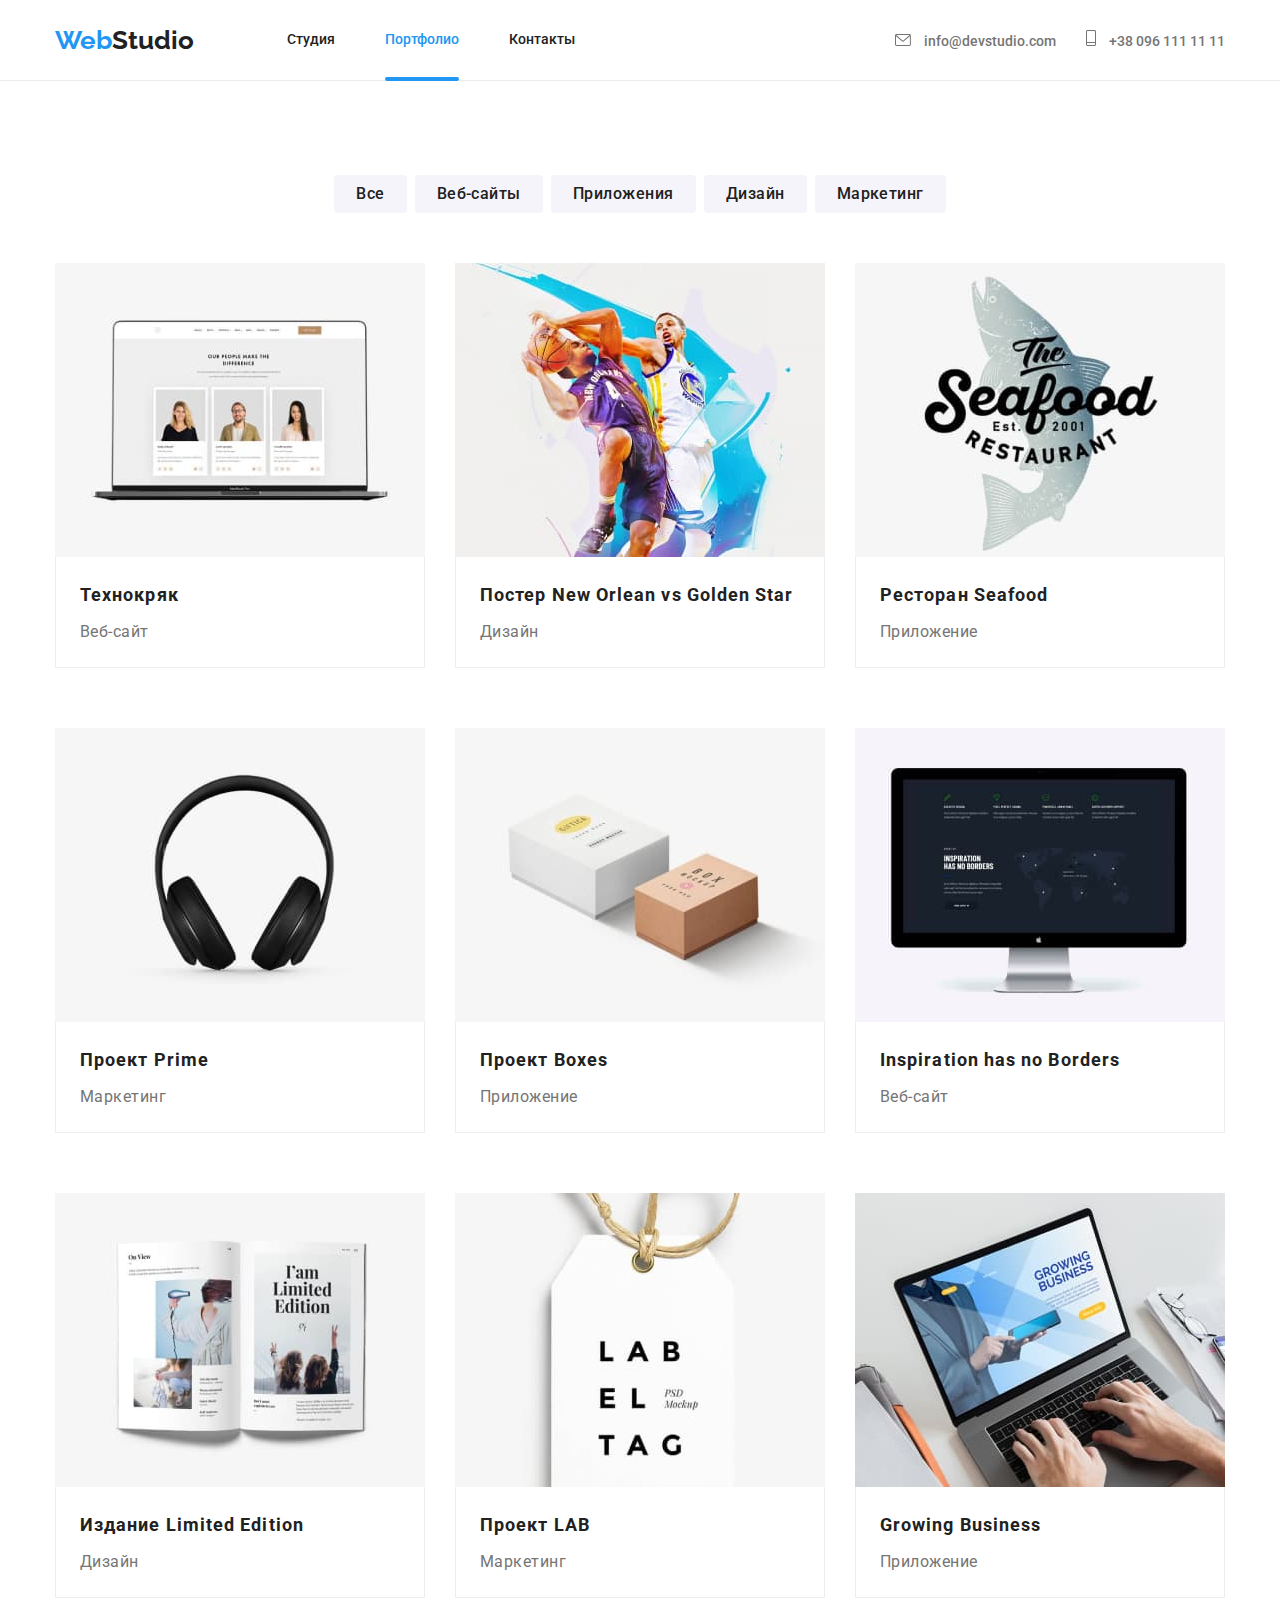
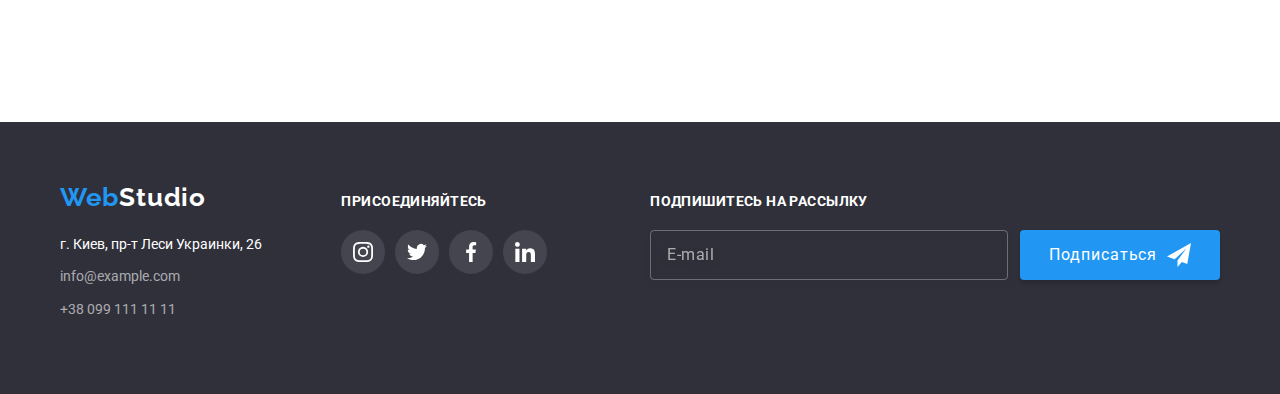
==== commit b0395c6f: "начало правок 18:20" ====
--- a/portfolio.html
+++ b/portfolio.html
@@ -25,10 +25,12 @@
         <nav class="header__nav">
           <ul class="site-nav list">
             <li class="site-nav__items">
-              <a class="site-nav__link " href="./index.html">Студия</a>
+              <a class="site-nav__link" href="./index.html">Студия</a>
             </li>
             <li class="site-nav__items">
-              <a class="site-nav__link current" href="./portfolio.html">Портфолио</a>
+              <a class="site-nav__link current" href="./portfolio.html"
+                >Портфолио</a
+              >
             </li>
             <li class="site-nav__items">
               <a class="site-nav__link" href="">Контакты</a>
@@ -53,23 +55,29 @@
             >
           </li>
         </ul>
-        <button type="button" class="menu-open-btn is-open" aria-expanded="false" data-menu-button>
-          <svg width="24px" height="16px" class="menu-open-btn__icon menu-icon__open" aria-label="Переключатель мобильного меню">
-            
+        <button
+          type="button"
+          class="menu-open-btn is-open"
+          aria-expanded="false"
+          data-menu-button
+        >
+          <svg
+            width="24px"
+            height="16px"
+            class="menu-open-btn__icon menu-icon__open"
+            aria-label="Переключатель мобильного меню"
+          >
             <use href="./images/icons.svg#icon-menu_24px" class=""></use>
           </svg>
-          <svg width="18.67px" height="18.67px" class="menu-icon__close" >
+          <svg width="18.67px" height="18.67px" class="menu-icon__close">
             <use href="./images/icons.svg#icon-vector" class=""></use>
-            
           </svg>
         </button>
         <div class="container-menu" data-menu>
-          <div class=container-menu_top>
+          <div class="container-menu_top">
             <ul class="list">
               <li class="container-menu_item">
-                <a href="./index.html" class="container-menu_link "
-                  >Студия</a
-                >
+                <a href="./index.html" class="container-menu_link">Студия</a>
               </li>
               <li class="container-menu_item">
                 <a href="./portfolio.html" class="container-menu_link current"
@@ -80,7 +88,7 @@
                 <a href="" class="container-menu_link">Контакты</a>
               </li>
             </ul>
-          </div> 
+          </div>
           <div class="container-menu_bottom">
             <ul class="container-menu_call list">
               <li class="container-menu_tel">+38 096 111 11 11</li>
@@ -124,26 +132,6 @@
                 >
               </li>
             </ul>
-          </div> 
-      
-        </div>
-      </div>
-        
-            <!-- <ul class="list">
-              <li class="mob-menu_nav-list">
-                <a class="mob-menu_nav-link current" href="./index.html"
-                  >Студия</a
-                >
-              </li>
-              <li class="mob-menu_nav-list">
-                <a class="mob-menu_nav-link" href="./portfolio.html"
-                  >Портфолио</a
-                >
-              </li>
-              <li class="mob-menu_nav-list">
-                <a class="mob-menu_nav-link" href="">Контакты</a>
-              </li>
-            </ul> -->
           </div>
         </div>
       </div>
@@ -154,14 +142,18 @@
         <div class="container">
           <h1 class="hidden-header">Фильтр</h1>
           <ul class="filter list">
-            <li class="filter__item"><button class="filter__link" type="button">Все</button></li>
+            <li class="filter__item">
+              <button class="filter__link" type="button">Все</button>
+            </li>
             <li class="filter__item">
               <button class="filter__link" type="button">Веб-сайты</button>
             </li>
             <li class="filter__item">
               <button class="filter__link" type="button">Приложения</button>
             </li>
-            <li class="filter__item"><button class="filter__link" type="button">Дизайн</button></li>
+            <li class="filter__item">
+              <button class="filter__link" type="button">Дизайн</button>
+            </li>
             <li class="filter__item">
               <button class="filter__link" type="button">Маркетинг</button>
             </li>
@@ -170,11 +162,33 @@
             <li class="galery__list">
               <a class="galery__link" href="">
                 <div class="galery__image">
-                  <img
-                    src="./images/tehnokryak.jpg"
-                    alt="сайт Технокряк открыт на ноутбуке"
-                  />
-
+                  <picture>
+                    <source
+                      srcset="
+                        ./images/tehnokryak-desk-1x.jpg 1x,
+                        ./images/tehnokryak-desk-2x.jpg 2x
+                      "
+                      media="(min-width: 1200px)"
+                    />
+                    <source
+                      srcset="
+                        ./images/tehnokryak-tab-1x.jpg 1x,
+                        ./images/tehnokryak-tab-2x.jpg 2x
+                      "
+                      media="(min-width: 768px)"
+                    />
+                    <source
+                      srcset="
+                        ./images/tehnokryak-mob-1x.jpg 1x,
+                        ./images/tehnokryak-mob-2x.jpg 2x
+                      "
+                      media="(min-width: 320px)"
+                    />
+                    <img
+                      src="./images/tehnokryak-desk-1x.jpg"
+                      alt="сайт Технокряк открыт на ноутбуке"
+                    />
+                  </picture>
                   <p class="galery__text">
                     Технокряк это современная площадка распространения
                     коронавируса. Компании используют эту платформу для
@@ -190,10 +204,34 @@
             <li class="galery__list">
               <a class="galery__link" href="">
                 <div class="galery__image">
-                  <img
-                    src="./images/neworlean.jpg"
-                    alt="Два баскетболиста из разных команд"
-                  />
+                  <picture>
+                    <source
+                      srcset="
+                        ./images/neworlean-desk-1x.jpg 1x,
+                        ./images/neworlean-desk-2x.jpg 2x
+                      "
+                      media="(min-width: 1200px)"
+                    />
+                    <source
+                      srcset="
+                        ./images/neworlean-tab-1x.jpg 1x,
+                        ./images/neworlean-tab-2x.jpg 2x
+                      "
+                      media="(min-width: 768px)"
+                    />
+                    <source
+                      srcset="
+                        ./images/neworlean-mob-1x.jpg 1x,
+                        ./images/neworlean-mob-2x.jpg 2x
+                      "
+                      media="(min-width: 320px)"
+                    />
+                    <img
+                      src="./images/neworlean-desk-1x.jpg"
+                      alt="Баскетболисты разных команд"
+                    />
+                  </picture>
+
                   <p class="galery__text">
                     Технокряк это современная площадка распространения
                     коронавируса. Компании используют эту платформу для
@@ -211,7 +249,34 @@
             <li class="galery__list">
               <a class="galery__link" href="">
                 <div class="galery__image">
-                  <img src="./images/seafood.jpg" alt="Логотип ресторана" />
+                  <picture>
+                    <source
+                      srcset="
+                        ./images/seafood-desk-1x.jpg 1x,
+                        ./images/seafood-desk-2x.jpg 2x
+                      "
+                      media="(min-width: 1200px)"
+                    />
+                    <source
+                      srcset="
+                        ./images/seafood-tab-1x.jpg 1x,
+                        ./images/seafood-tab-2x.jpg 2x
+                      "
+                      media="(min-width: 768px)"
+                    />
+                    <source
+                      srcset="
+                        ./images/seafood-mob-1x.jpg 1x,
+                        ./images/seafood-mob-2x.jpg 2x
+                      "
+                      media="(min-width: 320px)"
+                    />
+                    <img
+                      src="./images/seafood-desk-1x.jpg"
+                      alt="Логотип ресторана"
+                    />
+                  </picture>
+
                   <p class="galery__text">
                     Технокряк это современная площадка распространения
                     коронавируса. Компании используют эту платформу для
@@ -227,7 +292,31 @@
             <li class="galery__list">
               <a class="galery__link" href="">
                 <div class="galery__image">
-                  <img src="./images/prime.jpg" alt="Наушники" />
+                  <picture>
+                    <source
+                      srcset="
+                        ./images/prime-desk-1x.jpg 1x,
+                        ./images/prime-desk-2x.jpg 2x
+                      "
+                      media="(min-width: 1200px)"
+                    />
+                    <source
+                      srcset="
+                        ./images/prime-tab-1x.jpg 1x,
+                        ./images/prime-tab-2x.jpg 2x
+                      "
+                      media="(min-width: 768px)"
+                    />
+                    <source
+                      srcset="
+                        ./images/prime-mob-1x.jpg 1x,
+                        ./images/prime-mob-2x.jpg 2x
+                      "
+                      media="(min-width: 320px)"
+                    />
+                    <img src="./images/prime-desk-1x.jpg" alt="Наушники" />
+                  </picture>
+
                   <p class="galery__text">
                     Технокряк это современная площадка распространения
                     коронавируса. Компании используют эту платформу для
@@ -243,7 +332,31 @@
             <li class="galery__list">
               <a class="galery__link" href="">
                 <div class="galery__image">
-                  <img src="./images/boxes.jpg" alt="Две коробки" />
+                  <picture>
+                    <source
+                      srcset="
+                        ./images/boxes-desk-1x.jpg 1x,
+                        ./images/boxes-desk-2x.jpg 2x
+                      "
+                      media="(min-width: 1200px)"
+                    />
+                    <source
+                      srcset="
+                        ./images/boxes-tab-1x.jpg 1x,
+                        ./images/boxes-tab-2x.jpg 2x
+                      "
+                      media="(min-width: 768px)"
+                    />
+                    <source
+                      srcset="
+                        ./images/boxes-mob-1x.jpg 1x,
+                        ./images/boxes-mob-2x.jpg 2x
+                      "
+                      media="(min-width: 320px)"
+                    />
+                    <img src="./images/boxes-desk-1x.jpg" alt="Две коробки" />
+                  </picture>
+
                   <p class="galery__text">
                     Технокряк это современная площадка распространения
                     коронавируса. Компании используют эту платформу для
@@ -259,10 +372,34 @@
             <li class="galery__list">
               <a class="galery__link" href="">
                 <div class="galery__image">
-                  <img
-                    src="./images/inspiration.jpg"
-                    alt="Монитор с открытым веб-сайтом"
-                  />
+                  <picture>
+                    <source
+                      srcset="
+                        ./images/inspiration-desk-1x.jpg 1x,
+                        ./images/inspiration-desk-2x.jpg 2x
+                      "
+                      media="(min-width: 1200px)"
+                    />
+                    <source
+                      srcset="
+                        ./images/inspiration-tab-1x.jpg 1x,
+                        ./images/inspiration-tab-2x.jpg 2x
+                      "
+                      media="(min-width: 768px)"
+                    />
+                    <source
+                      srcset="
+                        ./images/inspiration-mob-1x.jpg 1x,
+                        ./images/inspiration-mob-2x.jpg 2x
+                      "
+                      media="(min-width: 320px)"
+                    />
+                    <img
+                      src="./images/inspiration-desk-1x.jpg"
+                      alt="Монитор с открытым веб-сайтом"
+                    />
+                  </picture>
+
                   <p class="galery__text">
                     Технокряк это современная площадка распространения
                     коронавируса. Компании используют эту платформу для
@@ -280,7 +417,34 @@
             <li class="galery__list">
               <a class="galery__link" href="">
                 <div class="galery__image">
-                  <img src="./images/limited-edition.jpg" alt="книга" />
+                  <picture>
+                    <source
+                      srcset="
+                        ./images/limited-edition-desk-1x.jpg 1x,
+                        ./images/limited-edition-desk-2x.jpg 2x
+                      "
+                      media="(min-width: 1200px)"
+                    />
+                    <source
+                      srcset="
+                        ./images/limited-edition-tab-1x.jpg 1x,
+                        ./images/limited-edition-tab-2x.jpg 2x
+                      "
+                      media="(min-width: 768px)"
+                    />
+                    <source
+                      srcset="
+                        ./images/limited-edition-mob-1x.jpg 1x,
+                        ./images/limited-edition-mob-2x.jpg 2x
+                      "
+                      media="(min-width: 320px)"
+                    />
+                    <img
+                      src="./images/limited-edition-desk-1x.jpg"
+                      alt="книга"
+                    />
+                  </picture>
+
                   <p class="galery__text">
                     Технокряк это современная площадка распространения
                     коронавируса. Компании используют эту платформу для
@@ -296,7 +460,31 @@
             <li class="galery__list">
               <a class="galery__link" href="">
                 <div class="galery__image">
-                  <img src="./images/lab.jpg" alt="Бирка" />
+                  <picture>
+                    <source
+                      srcset="
+                        ./images/lab-desk-1x.jpg 1x,
+                        ./images/lab-desk-2x.jpg 2x
+                      "
+                      media="(min-width: 1200px)"
+                    />
+                    <source
+                      srcset="
+                        ./images/lab-tab-1x.jpg 1x,
+                        ./images/lab-tab-2x.jpg 2x
+                      "
+                      media="(min-width: 768px)"
+                    />
+                    <source
+                      srcset="
+                        ./images/lab-mob-1x.jpg 1x,
+                        ./images/lab-mob-2x.jpg 2x
+                      "
+                      media="(min-width: 320px)"
+                    />
+                    <img src="./images/lab-desk-1x.jpg" alt="Бирка" />
+                  </picture>
+
                   <p class="galery__text">
                     Технокряк это современная площадка распространения
                     коронавируса. Компании используют эту платформу для
@@ -312,10 +500,34 @@
             <li class="galery__list">
               <a class="galery__link" href="">
                 <div class="galery__image">
-                  <img
-                    src="./images/growing-business.jpg"
-                    alt="Руки на клавиатуре ноутбука"
-                  />
+                  <picture>
+                    <source
+                      srcset="
+                        ./images/growing-business-desk-1x.jpg 1x,
+                        ./images/growing-business-desk-2x.jpg 2x
+                      "
+                      media="(min-width: 1200px)"
+                    />
+                    <source
+                      srcset="
+                        ./images/growing-business-tab-1x.jpg 1x,
+                        ./images/growing-business-tab-2x.jpg 2x
+                      "
+                      media="(min-width: 768px)"
+                    />
+                    <source
+                      srcset="
+                        ./images/growing-business-mob-1x.jpg 1x,
+                        ./images/growing-business-mob-2x.jpg 2x
+                      "
+                      media="(min-width: 320px)"
+                    />
+                    <img
+                      src="./images/growing-business-desk-1x.jpg"
+                      alt="Руки на клавиатуре ноутбука"
+                    />
+                  </picture>
+
                   <p class="galery__text">
                     Технокряк это современная площадка распространения
                     коронавируса. Компании используют эту платформу для
--- a/css/main.min.css
+++ b/css/main.min.css
@@ -1 +1 @@
-:root{--primary-text-color: #757575 ;--tittle-text-color: #212121;--accent-color:#2196F3;--white-color:#ffffff;--background-grey: #2F303A;--background-light-grey: #F5F4FA;--card-set-gap: 30px;--icon-color: #AFB1B8}img{display:block;max-width:100%;height:auto}h1,h2,h3,h4,h5,h6,p,ul{margin-top:0;margin-bottom:0}body{background-color:var(--white-color);color:var(--primary-text-color);font-family:roboto,sans-serif}.list{padding:0;margin:0;list-style:none}.container{width:100%;padding-left:15px;padding-right:15px;margin:0 auto}@media screen and (max-width: 479px){.container{min-width:320px;max-width:479px}}@media screen and (min-width: 480px){.container{width:480px}}@media screen and (min-width: 768px){.container{width:768px}}@media screen and (min-width: 1200px){.container{width:1200px}}.section{padding-top:60px;padding-bottom:60px}@media screen and (min-width: 1200px){.section{padding-top:94px;padding-bottom:94px}}.section.no-padding{padding-top:0;padding-bottom:0}.header__nav{display:none}@media screen and (min-width: 768px){.header__nav{display:flex;align-items:center}}.header{border-bottom:1px solid #ececec}.header__container{display:flex;align-items:center;height:60px}@media screen and (min-width: 768px){.header__container{height:80px;display:flex;align-items:center;justify-content:center}}.header__logo{color:var(--tittle-text-color);text-decoration:none;font-family:Raleway;font-weight:bold;font-size:26px;line-height:1.19;margin-right:93px}.header__logo-1{color:var(--accent-color)}.site-nav{display:flex}.site-nav__items:not(:last-child){margin-right:50px}.site-nav__link.current{color:var(--accent-color)}@media screen and (min-width: 768px){.current::after{content:"";position:absolute;bottom:-1px;display:block;width:100%;height:4px;border-radius:2px;background-color:var(--accent-color)}}.call__emeil-icon{width:14px;height:10px;margin-right:8px;fill:currentColor}@media screen and (min-width: 1200px){.call__emeil-icon{width:16px;height:12px;margin-right:10px}}.call__tel-icon{width:10px;height:14px;margin-right:8px;fill:currentColor}@media screen and (min-width: 1200px){.call__tel-icon{width:10px;height:16px;margin-right:10px}}.site-nav__link{display:block;padding-top:32px;padding-bottom:32px;color:var(--tittle-text-color);font-weight:500;font-size:14px;line-height:1.14;text-decoration:none;position:relative;transition:color 250ms cubic-bezier(0.4, 0, 0.2, 1)}.site-nav__link:hover,.site-nav__link:focus{color:var(--accent-color)}.site-nav__link.current{color:var(--accent-color)}.call{display:none;margin-left:auto}@media screen and (min-width: 768px){.call{display:block}}@media screen and (min-width: 1200px){.call{display:flex;padding-bottom:32px;padding-top:32px;align-items:baseline}}@media screen and (min-width: 768px){.call__items:not(:last-child){margin-bottom:10px}}@media screen and (min-width: 1200px){.call__items:not(:last-child){margin-right:30px;margin-bottom:0}}.call__link{color:var(--primary-text-color);font-weight:500;font-size:14px;line-height:1.14px;text-decoration:none;transition:color 250ms cubic-bezier(0.4, 0, 0.2, 1)}.call__link:hover,.call__link:focus{color:var(--accent-color)}.menu-open-btn{display:inline-flex;font-size:100%;width:40px;height:40px;margin-left:auto;border:none;background-color:#fff;cursor:pointer;align-items:center;justify-content:center;z-index:3;transition:fill 250ms cubic-bezier(0.4, 0, 0.2, 1)}@media screen and (min-width: 768px){.menu-open-btn{display:none}}.menu-open-btn .menu-icon__close{display:block}.menu-open-btn .menu-icon__open{display:none}.menu-open-btn.is-open .menu-icon__close{display:none}.menu-open-btn.is-open .menu-icon__open{display:block}.menu-open-btn:hover,.menu-open-btn:focus{fill:var(--accent-color)}.menu-open-btn__icon{color:var(--accent-color);transition:color 250ms cubic-bezier(0.4, 0, 0.2, 1)}.menu-open-btn__icon:hover,.menu-open-btn__icon:focus{color:var(--accent-color)}.container-menu{display:none;position:absolute;top:0;left:0;width:100%;height:100%;background-color:var(--white-color);padding:48px 40px;text-align:center;font-size:20px;transition:250ms cubic-bezier(0.4, 0, 0.2, 1),visibility cubic-bezier(0.4, 0, 0.2, 1)}.container-menu.is-open{height:100%;display:flex;flex-direction:column;justify-content:space-between}.container-menu_item:not(:last-child){margin-bottom:32px}.container-menu_link{text-align:left;display:block;text-decoration:none;font-family:Roboto;color:var(--tittle-text-color);font-size:40px;font-weight:500;line-height:1.17;letter-spacing:.02em;transition-property:color;transition-duration:250ms;transition-timing-function:cubic-bezier(0.4, 0, 0.2, 1)}.container-menu_link:hover,.container-menu_link:focus{color:var(--accent-color)}.container-menu_link.current{color:var(--accent-color)}.container-menu_bottom{text-align:left}.container-menu_tel{font-family:Roboto;font-style:normal;font-weight:500;font-size:34px;line-height:1.18;margin-bottom:32px;letter-spacing:.02em;color:var(--accent-color)}.container-menu_mail{font-family:Roboto;font-style:normal;font-weight:500;font-size:24px;line-height:1.17;letter-spacing:.02em;margin-bottom:64px;color:var(--primary-text-color)}.menu-social-list{display:flex;align-items:center;flex-wrap:wrap}.menu-social-list__item:not(:last-child){margin-right:10px;padding-right:10px;border-right:1px solid rgba(33,33,33,.2)}.menu-social-list__link{text-decoration:none;font-family:Roboto;font-style:normal;font-weight:500;font-size:18px;line-height:1.22;letter-spacing:.02em;color:var(--accent-color)}.hero{padding-top:118px;padding-bottom:118px;background-color:var(--background-grey);text-align:center;background-repeat:no-repeat;background-size:cover;background-position:center;margin-left:auto;margin-right:auto;background-image:linear-gradient(rgba(47, 48, 58, 0.4), rgba(47, 48, 58, 0.4)),url("../images/header-img-1x.jpg")}@media(min-device-pixel-ratio: 2),(-webkit-min-device-pixel-ratio: 2),(min-resolution: 192dpi),(min-resolution: 2dppx){.hero{background-image:linear-gradient(rgba(47, 48, 58, 0.4), rgba(47, 48, 58, 0.4)),url("../images/header-img-2x.jpg")}}@media screen and (min-width: 768px){.hero{background-image:linear-gradient(rgba(47, 48, 58, 0.4), rgba(47, 48, 58, 0.4)),url("../images/header-tab-1x.jpg")}}@media screen and (min-width: 768px)and (min-device-pixel-ratio: 2),screen and (min-width: 768px)and (-webkit-min-device-pixel-ratio: 2),screen and (min-width: 768px)and (min-resolution: 192dpi),screen and (min-width: 768px)and (min-resolution: 2dppx){.hero{background-image:linear-gradient(rgba(47, 48, 58, 0.4), rgba(47, 48, 58, 0.4)),url("../images/header-tab-2x.jpg")}}@media screen and (min-width: 1200px){.hero{padding-top:200px;padding-bottom:200px;max-width:1600px;background-image:linear-gradient(to right, rgba(47, 48, 58, 0.4), rgba(47, 48, 58, 0.4)),url("../images/img-hero.jpg")}}@media screen and (min-width: 1200px)and (min-device-pixel-ratio: 2),screen and (min-width: 1200px)and (-webkit-min-device-pixel-ratio: 2),screen and (min-width: 1200px)and (min-resolution: 192dpi),screen and (min-width: 1200px)and (min-resolution: 2dppx){.hero{background-image:linear-gradient(rgba(47, 48, 58, 0.4), rgba(47, 48, 58, 0.4)),url("../images/img-hero-2x.jpg")}}.hero__title{font-size:26px;font-weight:900;line-height:1.36;letter-spacing:.06em;text-transform:uppercase;color:var(--white-color);margin-bottom:var(--card-set-gap);max-width:360px;margin-left:auto;margin-right:auto}@media screen and (min-width: 1200px){.hero__title{font-size:44px;line-height:1.61;max-width:696px}}.hero__btn{min-width:200px;min-height:50px;padding:10px 32px;font-weight:bold;font-size:16px;line-height:1.88;align-items:center;text-align:center;cursor:pointer;letter-spacing:.06em;border-radius:4px;border:transparent;box-shadow:0px 4px 4px rgba(0,0,0,.15);background-color:var(--accent-color);color:var(--white-color);transition:background-color 250ms cubic-bezier(0.4, 0, 0.2, 1)}.hero__btnhover,.hero__btnfocus{background-color:#188ce8}.hidden-header{display:none}.benefits{margin-bottom:-30px}@media screen and (min-width: 768px){.benefits{display:flex;flex-wrap:wrap;margin-left:-30px}}@media screen and (min-width: 1200px){.benefits{display:flex;margin-left:-30px}}.benefits__border{display:flex;justify-content:center;align-items:center;border-radius:4px;background-color:var(--background-light-grey);margin-bottom:30px;height:120px}.benefits__icon{display:flex;align-items:center;width:70px;height:70px}.benefits__card{margin-bottom:30px}@media screen and (min-width: 768px){.benefits__card{width:calc(100% / 2 - 30px);margin-left:30px}}@media screen and (min-width: 1200px){.benefits__card{width:calc(100% / 4 - 30px);margin-left:30px}}.benefits__text{font-size:14px;line-height:1.71;letter-spacing:.03em}.benefits__title{text-align:center;text-transform:uppercase;margin-bottom:10px;font-weight:bold;font-size:14px;line-height:1.14;letter-spacing:.03em;color:var(--tittle-text-color)}@media screen and (min-width: 768px){.benefits__title{text-align:start}}.works{display:none;padding-top:0}@media screen and (min-width: 1200px){.works{display:block}}.title-two{font-weight:bold;font-size:36px;line-height:1.17;text-align:center;color:var(--tittle-text-color);letter-spacing:.03em;margin-bottom:50px}.works-examples{display:flex}.works-examples__item:not(:first-child){margin-left:var(--card-set-gap)}.works-examples__bkg{position:relative}.works-examples__bkg>.works-examples__text{position:absolute;left:0;bottom:0;width:100%;height:70px;display:flex;justify-content:center;align-items:center;background-color:rgba(47,48,58,.8);font-family:Roboto;font-style:normal;font-weight:bold;font-size:14px;color:#fff;line-height:.875;letter-spacing:.03em}.employee{background-color:var(--background-light-grey)}.employee__list{margin-bottom:-30px}@media screen and (min-width: 768px){.employee__list{display:flex;flex-wrap:wrap;margin-left:-30px}}@media screen and (min-width: 1200px){.employee__list{display:flex;flex-wrap:wrap;margin-left:-30px}}.employee__name{font-weight:500;font-size:16px;line-height:1.19;color:var(--tittle-text-color);margin-bottom:10px}.employee__profession{font-size:16px;line-height:1.19;margin-bottom:16px}.employee__card{box-shadow:0px 1px 3px rgba(0,0,0,.12),0px 1px 1px rgba(0,0,0,.14),0px 2px 1px rgba(0,0,0,.2);border-radius:0px 0px 4px 4px;background:#fff;text-align:center;margin-bottom:30px}@media screen and (min-width: 768px){.employee__card{width:calc(100% / 2 - 30px);margin-left:30px}}@media screen and (min-width: 1200px){.employee__card{width:calc(100% / 4 - 30px);margin-left:30px}.employee__card:not(:first-child){margin-left:var(--card-set-gap)}}.employee__card-content{padding-top:30px;padding-bottom:24px}@media screen and (min-width: 1200px){.employee__card-content{padding-bottom:30px}}.network{display:flex;justify-content:center}.network__link{color:var(--icon-color);display:flex;width:44px;height:44px;border-radius:50%;justify-content:center;align-items:center;transition:color 250ms cubic-bezier(0.4, 0, 0.2, 1),background-color 250ms cubic-bezier(0.4, 0, 0.2, 1)}.network__link:hover,.network__link:focus{color:var(--white-color);background-color:var(--accent-color)}.network__list:not(:first-child){margin-left:10px}.network__icon{fill:currentColor}.clients{margin-bottom:-30px;display:flex;flex-wrap:wrap;margin-left:-30px}.clients-section-title{font-family:Roboto;font-style:normal;font-weight:bold;font-size:28px;line-height:1.18;text-align:center;letter-spacing:.03em;margin-bottom:var(--card-set-gap);color:var(--tittle-text-color)}@media screen and (min-width: 1200px){.clients-section-title{font-size:36px;line-height:1.17;margin-bottom:50px}}.clients__item{margin-bottom:30px;margin-left:30px;width:calc(100% / 2 - 30px)}@media screen and (min-width: 768px){.clients__item{width:calc(100%/3 - 30px)}}@media screen and (min-width: 1200px){.clients__item{width:calc(100% / 6 - 30px)}}.clients__icon{fill:currentColor}.clients__link{width:100%;height:92px;display:flex;justify-content:center;align-items:center;border:1px solid var(--icon-color);border-radius:4px;color:var(--icon-color);transition:color 250ms cubic-bezier(0.4, 0, 0.2, 1),border 250ms cubic-bezier(0.4, 0, 0.2, 1)}.clients__link:hover,.clients__link:focus{color:var(--accent-color);border-color:var(--accent-color)}.footer{background-color:var(--background-grey);padding-top:60px;padding-bottom:60px}.footer__container{justify-content:center}@media screen and (min-width: 768px){.footer__container{display:flex;flex-wrap:wrap;justify-content:space-around}}@media screen and (min-width: 1200px){.footer__container{display:flex;align-items:baseline}}.footer__container-adress{text-align:center;margin-bottom:60px}@media screen and (min-width: 1200px){.footer__container-adress{text-align:start;margin-bottom:0}}.footer__logo{font-family:Raleway;font-style:normal;font-weight:bold;font-size:26px;line-height:1.19;color:var(--white-color);letter-spacing:.03em;text-decoration:none;display:block}.footer__logo-web{color:var(--accent-color)}.address{margin-top:20px}.address li:not(:last-child){margin-bottom:8px}@media screen and (min-width: 768px){.address li:not(:last-child){margin-bottom:9px}}.address__link-physical{text-decoration:none;font-style:normal;font-size:14px;line-height:1.7;color:var(--white-color);margin-top:20px;transition:color 250ms cubic-bezier(0.4, 0, 0.2, 1)}.address__link-physical:hover,.address__link-physical:focus{color:var(--accent-color)}.address__link{text-decoration:none;font-style:normal;font-size:14px;line-height:1.7;color:rgba(255,255,255,.6);margin-bottom:60px;transition:color 250ms cubic-bezier(0.4, 0, 0.2, 1)}.address__link:hover,.address__link:focus{color:var(--accent-color)}.join{margin-left:auto;margin-bottom:60px}@media screen and (min-width: 1200px){.join{margin-left:70px}}.footer__header{text-align:center;font-family:Roboto;font-style:normal;font-weight:bold;font-size:14px;line-height:1.14;letter-spacing:.03em;text-transform:uppercase;color:var(--white-color);margin-bottom:20px}@media screen and (min-width: 1200px){.footer__header{text-align:start}}.join__list{display:flex;justify-content:center}.join__icon{fill:currentColor}.join__link{color:var(--white-color);display:flex;width:44px;height:44px;border-radius:50%;justify-content:center;align-items:center;background-color:rgba(255,255,255,.1);transition:background-color 250ms cubic-bezier(0.4, 0, 0.2, 1)}.join__link:hover,.join__link:focus{background-color:var(--accent-color)}.join__item:not(:first-child){margin-left:10px}.subscription__form{align-items:center}@media screen and (min-width: 1200px){.subscription__form{display:flex}}@media screen and (min-width: 1200px){.subscription{margin-left:93px}}.subscription__header{color:var(--white-color);font-size:14px;font-weight:700;line-height:1.14;letter-spacing:.03em;font-family:inherit;display:block;margin-bottom:20px;text-align:center;text-transform:uppercase}@media screen and (min-width: 1200px){.subscription__header{text-align:start}}.subscription__input{justify-content:center;height:50px;width:450px;margin-bottom:20px;border:1px solid rgba(255,255,255,.3);box-sizing:border-box;filter:drop-shadow(0px 4px 4px rgba(0, 0, 0, 0.15));border-radius:4px;background-color:inherit;padding-left:16px;cursor:pointer;font-size:16px;line-height:1.25px;letter-spacing:.03em;color:rgba(255,255,255,.6)}@media screen and (min-width: 768px){.subscription__input{max-width:450px}}@media screen and (min-width: 1200px){.subscription__input{width:358px;margin-bottom:0}}.subscription__input::-moz-placeholder{font-size:16px;line-height:1.25;display:flex;align-items:center;letter-spacing:.03em;color:rgba(255,255,255,.6)}.subscription__input:-ms-input-placeholder{font-size:16px;line-height:1.25;display:flex;align-items:center;letter-spacing:.03em;color:rgba(255,255,255,.6)}.subscription__input::placeholder{font-size:16px;line-height:1.25;display:flex;align-items:center;letter-spacing:.03em;color:rgba(255,255,255,.6)}.subscription__btn{width:200px;height:50px;background:#2196f3;border:none;box-shadow:0px 4px 4px rgba(0,0,0,.15);border-radius:4px;display:flex;align-items:center;justify-content:center;margin-left:auto;margin-right:auto;transition:background-color 250ms cubic-bezier(0.4, 0, 0.2, 1)}.subscription__btn:hover,.subscription__btn:focus{background-color:#188ce8}@media screen and (min-width: 1200px){.subscription__btn{margin-left:12px}}.subscription__btn-text{font-size:16px;line-height:1.875;letter-spacing:.06em;color:#fff}.icon-send{fill:var(--white-color);margin-left:10px}.filter{display:flex;flex-wrap:wrap;margin-bottom:40px}@media screen and (min-width: 768px){.filter{margin-bottom:30px;justify-content:center}}@media screen and (min-width: 1200px){.filter{margin-bottom:50px}}.filter__item:not(:last-child){margin-right:8px}.filter__item:nth-child(-n+3){margin-bottom:10px}@media screen and (min-width: 768px){.filter__item:nth-child(-n+3){margin-bottom:0}}.filter__link{font-style:normal;font-weight:500;font-size:16px;line-height:26px;border-radius:4px;padding:6px 22px;border:none;cursor:pointer;text-align:center;letter-spacing:.03em;color:var(--tittle-text-color);background:#f5f4fa;transition:color 250ms cubic-bezier(0.4, 0, 0.2, 1),background-color 250ms cubic-bezier(0.4, 0, 0.2, 1),box-shadow 250ms cubic-bezier(0.4, 0, 0.2, 1)}.filter__link:hover,.filter__link:focus{background-color:var(--accent-color);color:var(--white-color);box-shadow:0px 3px 1px rgba(0,0,0,.1),0px 1px 2px rgba(0,0,0,.08),0px 2px 2px rgba(0,0,0,.12)}.galery__link{text-decoration:none;padding:0;margin:0;display:block;transition:box-shadow 250ms cubic-bezier(0.4, 0, 0.2, 1)}.galery__link:hover,.galery__link:focus{box-shadow:0px 1px 1px rgba(0,0,0,.12),0px 4px 4px rgba(0,0,0,.06),1px 4px 6px rgba(0,0,0,.16)}@media screen and (min-width: 1200px){.galery{padding:0;margin:0;list-style:none;display:flex;flex-wrap:wrap;margin-left:calc(-1 * var(--card-set-gap));margin-top:calc(-1 * var(--card-set-gap))}}.galery-frame__title{font-size:18px;line-height:2;letter-spacing:.06em;margin-bottom:4px;color:var(--tittle-text-color)}.galery-frame__text{font-size:16px;line-height:1.88;letter-spacing:.03em;color:var(--primary-text-color)}.galery-frame{border:1px solid #eee;border-top:none;padding:20px 24px}.galery__list{flex-basis:calc(100%/3 - var(--card-set-gap));margin-left:var(--card-set-gap);margin-top:var(--card-set-gap)}.galery__image{position:relative;overflow:hidden}.galery__text{position:absolute;top:0;left:0;width:100%;height:100%;padding:63px 24px;font-size:18px;line-height:1.5;letter-spacing:.03em;background:rgba(33,150,243,.9);color:var(--white-color);transform:translateY(100%);transition-property:transform;transition-duration:250ms;transition-timing-function:cubic-bezier(0.4, 0, 0.2, 1)}.galery__link:hover .galery__text,.galery__link:focus .galery__text{transform:translateY(0)}.backdrop{position:fixed;top:0;left:0;width:100%;height:100%;background-color:rgba(0,0,0,.2)}.backdrop.is-hidden{opacity:0;pointer-events:none;visibility:visible}.backdrop.is-hidden .modal{transform:translate(-50%, -50%) scaleY(0)}.modal{position:absolute;top:50%;left:50%;transform:translate(-50%, -50%);min-width:528px;min-height:581px;border-radius:4px;padding:40px;transition-property:transform;transition-duration:250ms;transition-timing-function:cubic-bezier(0.4, 0, 0.2, 1);background-color:var(--white-color);box-shadow:0px 1px 3px rgba(0,0,0,.12),0px 1px 1px rgba(0,0,0,.14),0px 2px 1px rgba(0,0,0,.2);display:flex;flex-direction:column}.modal-close__btn{position:absolute;display:flex;justify-content:center;align-items:center;cursor:pointer;top:8px;right:8px;width:30px;height:30px;border-radius:50%;border:1px solid #0000001a;background-color:#fff;transition:fill 250ms cubic-bezier(0.4, 0, 0.2, 1)}.modal-close__btn:hover,.modal-close__btn:focus{fill:var(--accent-color)}.modal__title{font-weight:bold;font-size:20px;line-height:1.15;text-align:center;letter-spacing:.03em;color:#212121;margin-bottom:12px}.modal__form{margin-bottom:10px;display:flex;flex-direction:column;font-size:12px;line-height:1.17;letter-spacing:.01em;color:#757575;position:relative}.modal__form label{margin-bottom:4px}.modal__input{width:100%;height:40px;border:1px solid #21212133;display:block;border-radius:4px;padding-top:11px;padding-bottom:11px;padding-left:42px;padding-right:12px;cursor:pointer;transition:border-color 250ms cubic-bezier(0.4, 0, 0.2, 1)}.modal__input:focus{border-color:var(--accent-color);outline:var(--accent-color)}.modal__icon{position:absolute;display:block;top:50%;left:11px;fill:#212121;transition:fill 250ms cubic-bezier(0.4, 0, 0.2, 1)}.modal__input:focus-within .modal__icon{fill:var(--accent-color)}.modal__textarea{font-size:12px;font-weight:400;line-height:1.17;letter-spacing:.01em;text-align:left;width:100%;height:120px;padding:12px 16px;border:1px solid rgba(33,33,33,.2);box-sizing:border-box;border-radius:4px;resize:none;cursor:pointer;margin-bottom:10px;transition:border-color 250ms cubic-bezier(0.4, 0, 0.2, 1)}.modal__textarea::-moz-placeholder{color:rgba(117,117,117,.5)}.modal__textarea:-ms-input-placeholder{color:rgba(117,117,117,.5)}.modal__textarea::placeholder{color:rgba(117,117,117,.5)}.modal__textarea:focus{border-color:var(--accent-color);outline:var(--accent-color)}.check__input{position:absolute;-webkit-appearance:none;-moz-appearance:none;appearance:none}.check{display:flex;flex-direction:row;align-items:center;justify-content:center;font-size:14px;line-height:1.7;letter-spacing:.03em;cursor:pointer}.check__agreement{-webkit-text-decoration-line:underline;text-decoration-line:underline;color:var(--accent-color)}.check__icon{width:16px;height:15px;margin-right:7px;border:2px solid #212121;border-radius:2px;display:flex;justify-content:center;align-items:center;transition:border-color 250ms cubic-bezier(0.4, 0, 0.2, 1),background-color 250ms cubic-bezier(0.4, 0, 0.2, 1),fill 250ms cubic-bezier(0.4, 0, 0.2, 1)}.check__input:checked+.check__icon{border:transparent;background-color:var(--accent-color);fill:#fff}.check:focus-within>.check__icon{border-color:var(--accent-color)}.modal__btn{font-size:inherit;width:200px;height:50px;padding:10px 55px;margin-top:30px;background-color:var(--accent-color);color:#fff;box-shadow:0px 4px 4px rgba(0,0,0,.15);border-radius:4px;border:none;cursor:pointer;display:block;margin-right:auto;margin-left:auto;transition:border-color 250ms cubic-bezier(0.4, 0, 0.2, 1)}.modal__btn:hover,.modal__btn:focus{background-color:#188ce8}/*# sourceMappingURL=main.min.css.map */+:root{--primary-text-color: #757575 ;--tittle-text-color: #212121;--accent-color:#2196F3;--white-color:#ffffff;--background-grey: #2F303A;--background-light-grey: #F5F4FA;--card-set-gap: 30px;--icon-color: #AFB1B8}img{display:block;max-width:100%;height:auto}h1,h2,h3,h4,h5,h6,p,ul{margin-top:0;margin-bottom:0}body{background-color:var(--white-color);color:var(--primary-text-color);font-family:roboto,sans-serif}.list{padding:0;margin:0;list-style:none}.container{width:100%;padding-left:15px;padding-right:15px;margin:0 auto}@media screen and (max-width: 479px){.container{min-width:320px;max-width:480px}}@media screen and (min-width: 480px){.container{width:480px}}@media screen and (min-width: 768px){.container{width:768px}}@media screen and (min-width: 1200px){.container{width:1200px}}.section{padding-top:60px;padding-bottom:60px}@media screen and (min-width: 1200px){.section{padding-top:94px;padding-bottom:94px}}.section.no-padding{padding-top:0;padding-bottom:0}.header__nav{display:none}@media screen and (min-width: 768px){.header__nav{display:flex;align-items:center}}.header{border-bottom:1px solid #ececec}.header__container{display:flex;align-items:center;height:60px}@media screen and (min-width: 768px){.header__container{height:80px;display:flex;align-items:center;justify-content:center}}.header__logo{color:var(--tittle-text-color);text-decoration:none;font-family:Raleway;font-weight:bold;font-size:26px;line-height:1.19}@media screen and (min-width: 768px){.header__logo{margin-right:93px}}.header__logo-1{color:var(--accent-color)}.site-nav{display:flex}.site-nav__items:not(:last-child){margin-right:50px}.site-nav__link.current{color:var(--accent-color)}@media screen and (min-width: 768px){.current::after{content:"";position:absolute;bottom:-1px;display:block;width:100%;height:4px;border-radius:2px;background-color:var(--accent-color)}}.call__emeil-icon{width:14px;height:10px;margin-right:8px;fill:currentColor}@media screen and (min-width: 1200px){.call__emeil-icon{width:16px;height:12px;margin-right:10px}}.call__tel-icon{width:10px;height:14px;margin-right:8px;fill:currentColor}@media screen and (min-width: 1200px){.call__tel-icon{width:10px;height:16px;margin-right:10px}}.site-nav__link{display:block;padding-top:32px;padding-bottom:32px;color:var(--tittle-text-color);font-weight:500;font-size:14px;line-height:1.14;text-decoration:none;position:relative;transition:color 250ms cubic-bezier(0.4, 0, 0.2, 1)}.site-nav__link:hover,.site-nav__link:focus{color:var(--accent-color)}.site-nav__link.current{color:var(--accent-color)}.call{display:none;margin-left:auto}@media screen and (min-width: 768px){.call{display:block}}@media screen and (min-width: 1200px){.call{display:flex;padding-bottom:32px;padding-top:32px;align-items:baseline}}@media screen and (min-width: 768px){.call__items:not(:last-child){margin-bottom:10px}}@media screen and (min-width: 1200px){.call__items:not(:last-child){margin-right:30px;margin-bottom:0}}.call__link{color:var(--primary-text-color);font-weight:500;font-size:14px;line-height:1.14px;text-decoration:none;transition:color 250ms cubic-bezier(0.4, 0, 0.2, 1)}.call__link:hover,.call__link:focus{color:var(--accent-color)}.menu-open-btn{display:inline-flex;font-size:100%;width:40px;height:40px;margin-left:auto;border:none;background-color:#fff;cursor:pointer;align-items:center;justify-content:center;z-index:2;transition:fill 250ms cubic-bezier(0.4, 0, 0.2, 1)}@media screen and (min-width: 768px){.menu-open-btn{display:none}}.menu-open-btn .menu-icon__close{display:block;position:fixed}.menu-open-btn .menu-icon__open{display:none}.menu-open-btn.is-open .menu-icon__close{display:none}.menu-open-btn.is-open .menu-icon__open{display:block}.menu-open-btn:hover,.menu-open-btn:focus{fill:var(--accent-color)}.menu-open-btn__icon{color:var(--accent-color);transition:color 250ms cubic-bezier(0.4, 0, 0.2, 1)}.menu-open-btn__icon:hover,.menu-open-btn__icon:focus{color:var(--accent-color)}.container-menu{display:none;position:fixed;overflow:hidden;top:0;left:0;width:100%;height:100%;background-color:var(--white-color);padding:48px 40px;text-align:center;font-size:20px;z-index:1}.container-menu.is-open{height:100%;display:flex;flex-direction:column;justify-content:space-between;transition:250ms cubic-bezier(0.4, 0, 0.2, 1),visibility cubic-bezier(0.4, 0, 0.2, 1)}.container-menu_item:not(:last-child){margin-bottom:32px}.container-menu_link{text-align:left;display:block;text-decoration:none;font-family:Roboto;color:var(--tittle-text-color);font-size:40px;font-weight:500;line-height:1.17;letter-spacing:.02em;transition-property:color;transition-duration:250ms;transition-timing-function:cubic-bezier(0.4, 0, 0.2, 1)}.container-menu_link:hover,.container-menu_link:focus{color:var(--accent-color)}.container-menu_link.current{color:var(--accent-color)}.container-menu_bottom{text-align:left}.container-menu_tel{font-family:Roboto;font-style:normal;font-weight:500;font-size:34px;line-height:1.18;margin-bottom:32px;letter-spacing:.02em;color:var(--accent-color)}.container-menu_mail{font-family:Roboto;font-style:normal;font-weight:500;font-size:24px;line-height:1.17;letter-spacing:.02em;margin-bottom:64px;color:var(--primary-text-color)}.menu-social-list{display:flex;align-items:center;flex-wrap:wrap}.menu-social-list__item:not(:last-child){margin-right:10px;padding-right:10px;border-right:1px solid rgba(33,33,33,.2)}.menu-social-list__link{text-decoration:none;font-family:Roboto;font-style:normal;font-weight:500;font-size:18px;line-height:1.22;letter-spacing:.02em;color:var(--accent-color)}.hero{padding-top:118px;padding-bottom:118px;background-color:var(--background-grey);text-align:center;background-repeat:no-repeat;background-size:cover;background-position:center;margin-left:auto;margin-right:auto;background-image:linear-gradient(rgba(47, 48, 58, 0.4), rgba(47, 48, 58, 0.4)),url("../images/header-img-1x.jpg")}@media(min-device-pixel-ratio: 2),(-webkit-min-device-pixel-ratio: 2),(min-resolution: 192dpi),(min-resolution: 2dppx){.hero{background-image:linear-gradient(rgba(47, 48, 58, 0.4), rgba(47, 48, 58, 0.4)),url("../images/header-img-2x.jpg")}}@media screen and (min-width: 768px){.hero{background-image:linear-gradient(rgba(47, 48, 58, 0.4), rgba(47, 48, 58, 0.4)),url("../images/header-tab-1x.jpg")}}@media screen and (min-width: 768px)and (min-device-pixel-ratio: 2),screen and (min-width: 768px)and (-webkit-min-device-pixel-ratio: 2),screen and (min-width: 768px)and (min-resolution: 192dpi),screen and (min-width: 768px)and (min-resolution: 2dppx){.hero{background-image:linear-gradient(rgba(47, 48, 58, 0.4), rgba(47, 48, 58, 0.4)),url("../images/header-tab-2x.jpg")}}@media screen and (min-width: 1200px){.hero{padding-top:200px;padding-bottom:200px;max-width:1600px;background-image:linear-gradient(to right, rgba(47, 48, 58, 0.4), rgba(47, 48, 58, 0.4)),url("../images/img-hero.jpg")}}@media screen and (min-width: 1200px)and (min-device-pixel-ratio: 2),screen and (min-width: 1200px)and (-webkit-min-device-pixel-ratio: 2),screen and (min-width: 1200px)and (min-resolution: 192dpi),screen and (min-width: 1200px)and (min-resolution: 2dppx){.hero{background-image:linear-gradient(rgba(47, 48, 58, 0.4), rgba(47, 48, 58, 0.4)),url("../images/img-hero-2x.jpg")}}.hero__title{font-size:26px;font-weight:900;line-height:1.36;letter-spacing:.06em;text-transform:uppercase;color:var(--white-color);margin-bottom:var(--card-set-gap);max-width:360px;margin-left:auto;margin-right:auto}@media screen and (min-width: 1200px){.hero__title{font-size:44px;line-height:1.61;max-width:696px}}.hero__btn{min-width:200px;min-height:50px;padding:10px 32px;font-weight:bold;font-size:16px;line-height:1.88;align-items:center;text-align:center;cursor:pointer;letter-spacing:.06em;border-radius:4px;border:transparent;box-shadow:0px 4px 4px rgba(0,0,0,.15);background-color:var(--accent-color);color:var(--white-color);transition:background-color 250ms cubic-bezier(0.4, 0, 0.2, 1)}.hero__btnhover,.hero__btnfocus{background-color:#188ce8}.hidden-header{display:none}.benefits{margin-bottom:-30px}@media screen and (min-width: 768px){.benefits{display:flex;flex-wrap:wrap;margin-left:-30px}}@media screen and (min-width: 1200px){.benefits{display:flex;margin-left:-30px}}.benefits__border{display:flex;justify-content:center;align-items:center;border-radius:4px;background-color:var(--background-light-grey);margin-bottom:30px;height:120px}.benefits__icon{display:flex;align-items:center;width:70px;height:70px}.benefits__card{margin-bottom:30px}@media screen and (min-width: 768px){.benefits__card{width:calc(50% - 30px);margin-left:30px}}@media screen and (min-width: 1200px){.benefits__card{width:calc(25% - 30px);margin-left:30px}}.benefits__text{font-size:14px;line-height:1.71;letter-spacing:.03em}.benefits__title{text-align:center;text-transform:uppercase;margin-bottom:10px;font-weight:bold;font-size:14px;line-height:1.14;letter-spacing:.03em;color:var(--tittle-text-color)}@media screen and (min-width: 768px){.benefits__title{text-align:start}}.works{display:none;padding-top:0}@media screen and (min-width: 1200px){.works{display:block}}.title-two{font-weight:bold;font-size:28px;line-height:1.17;text-align:center;color:var(--tittle-text-color);letter-spacing:.03em;margin-bottom:30px}@media screen and (min-width: 1200px){.title-two{font-size:36px;margin-bottom:50px}}.works-examples{display:flex}.works-examples__item:not(:first-child){margin-left:var(--card-set-gap)}.works-examples__bkg{position:relative}.works-examples__bkg>.works-examples__text{position:absolute;left:0;bottom:0;width:100%;height:70px;display:flex;justify-content:center;align-items:center;background-color:rgba(47,48,58,.8);font-family:Roboto;font-style:normal;font-weight:bold;font-size:14px;color:#fff;line-height:.875;letter-spacing:.03em}.employee{background-color:var(--background-light-grey)}.employee__list{margin-bottom:-30px}@media screen and (min-width: 768px){.employee__list{display:flex;flex-wrap:wrap;margin-left:-30px}}@media screen and (min-width: 1200px){.employee__list{display:flex;flex-wrap:wrap;margin-left:-30px}}.employee__name{font-weight:500;font-size:16px;line-height:1.19;color:var(--tittle-text-color);margin-bottom:10px}.employee__profession{font-size:16px;line-height:1.19;margin-bottom:16px}.employee__card{box-shadow:0px 1px 3px rgba(0,0,0,.12),0px 1px 1px rgba(0,0,0,.14),0px 2px 1px rgba(0,0,0,.2);border-radius:0px 0px 4px 4px;background:#fff;text-align:center;margin-bottom:30px}@media screen and (min-width: 768px){.employee__card{width:calc(50% - 30px);margin-left:30px}}@media screen and (min-width: 1200px){.employee__card{width:calc(25% - 30px);margin-left:30px}.employee__card:not(:first-child){margin-left:var(--card-set-gap)}}.employee__card-content{padding-top:30px;padding-bottom:24px}@media screen and (min-width: 1200px){.employee__card-content{padding-bottom:30px}}.network{display:flex;justify-content:center}.network__link{color:var(--icon-color);display:flex;width:44px;height:44px;border-radius:50%;justify-content:center;align-items:center;transition:color 250ms cubic-bezier(0.4, 0, 0.2, 1),background-color 250ms cubic-bezier(0.4, 0, 0.2, 1)}.network__link:hover,.network__link:focus{color:var(--white-color);background-color:var(--accent-color)}.network__list:not(:first-child){margin-left:10px}.network__icon{fill:currentColor}.clients{margin-bottom:-30px;display:flex;flex-wrap:wrap;margin-left:-30px}.clients-section-title{font-family:Roboto;font-style:normal;font-weight:bold;font-size:28px;line-height:1.18;text-align:center;letter-spacing:.03em;margin-bottom:var(--card-set-gap);color:var(--tittle-text-color)}@media screen and (min-width: 1200px){.clients-section-title{font-size:36px;line-height:1.17;margin-bottom:50px}}.clients__item{margin-bottom:30px;margin-left:30px;width:calc(50% - 30px)}@media screen and (min-width: 768px){.clients__item{width:calc(33.3333333333% - 30px)}}@media screen and (min-width: 1200px){.clients__item{width:calc(16.6666666667% - 30px)}}.clients__icon{fill:currentColor}.clients__link{width:100%;height:92px;display:flex;justify-content:center;align-items:center;border:1px solid var(--icon-color);border-radius:4px;color:var(--icon-color);transition:color 250ms cubic-bezier(0.4, 0, 0.2, 1),border 250ms cubic-bezier(0.4, 0, 0.2, 1)}.clients__link:hover,.clients__link:focus{color:var(--accent-color);border-color:var(--accent-color)}.footer{background-color:var(--background-grey);padding-top:60px;padding-bottom:60px}.footer__container{justify-content:center}@media screen and (min-width: 768px){.footer__container{display:flex;flex-wrap:wrap;justify-content:space-around}}@media screen and (min-width: 1200px){.footer__container{display:flex;align-items:baseline}}.footer__container-adress{text-align:center;margin-bottom:60px}@media screen and (min-width: 1200px){.footer__container-adress{text-align:start;margin-bottom:0}}.footer__logo{font-family:Raleway;font-style:normal;font-weight:bold;font-size:26px;line-height:1.19;color:var(--white-color);letter-spacing:.03em;text-decoration:none;display:block}.footer__logo-web{color:var(--accent-color)}.address{margin-top:20px}.address li:not(:last-child){margin-bottom:8px}@media screen and (min-width: 768px){.address li:not(:last-child){margin-bottom:9px}}.address__link-physical{text-decoration:none;font-style:normal;font-size:14px;line-height:1.7;color:var(--white-color);margin-top:20px;transition:color 250ms cubic-bezier(0.4, 0, 0.2, 1)}.address__link-physical:hover,.address__link-physical:focus{color:var(--accent-color)}.address__link{text-decoration:none;font-style:normal;font-size:14px;line-height:1.7;color:rgba(255,255,255,.6);margin-bottom:60px;transition:color 250ms cubic-bezier(0.4, 0, 0.2, 1)}.address__link:hover,.address__link:focus{color:var(--accent-color)}.join{margin-left:auto;margin-bottom:60px}@media screen and (min-width: 1200px){.join{margin-left:70px}}.footer__header{text-align:center;font-family:Roboto;font-style:normal;font-weight:bold;font-size:14px;line-height:1.14;letter-spacing:.03em;text-transform:uppercase;color:var(--white-color);margin-bottom:20px}@media screen and (min-width: 1200px){.footer__header{text-align:start}}.join__list{display:flex;justify-content:center}.join__icon{fill:currentColor}.join__link{color:var(--white-color);display:flex;width:44px;height:44px;border-radius:50%;justify-content:center;align-items:center;background-color:rgba(255,255,255,.1);transition:background-color 250ms cubic-bezier(0.4, 0, 0.2, 1)}.join__link:hover,.join__link:focus{background-color:var(--accent-color)}.join__item:not(:first-child){margin-left:10px}.subscription__form{align-items:center}@media screen and (min-width: 1200px){.subscription__form{display:flex}}@media screen and (min-width: 1200px){.subscription{margin-left:93px}}.subscription__header{color:var(--white-color);font-size:14px;font-weight:700;line-height:1.14;letter-spacing:.03em;font-family:inherit;display:block;margin-bottom:20px;text-align:center;text-transform:uppercase}@media screen and (min-width: 1200px){.subscription__header{text-align:start}}.subscription__input{justify-content:center;height:50px;width:100%;margin-bottom:20px;border:1px solid rgba(255,255,255,.3);box-sizing:border-box;filter:drop-shadow(0px 4px 4px rgba(0, 0, 0, 0.15));border-radius:4px;background-color:inherit;padding-left:16px;cursor:pointer;font-size:16px;line-height:1.25px;letter-spacing:.03em;color:rgba(255,255,255,.6)}@media screen and (min-width: 768px){.subscription__input{width:450px}}@media screen and (min-width: 1200px){.subscription__input{width:358px;margin-bottom:0}}.subscription__input::-moz-placeholder{font-size:16px;line-height:1.25;display:flex;align-items:center;letter-spacing:.03em;color:rgba(255,255,255,.6)}.subscription__input:-ms-input-placeholder{font-size:16px;line-height:1.25;display:flex;align-items:center;letter-spacing:.03em;color:rgba(255,255,255,.6)}.subscription__input::placeholder{font-size:16px;line-height:1.25;display:flex;align-items:center;letter-spacing:.03em;color:rgba(255,255,255,.6)}.subscription__btn{width:200px;height:50px;background:#2196f3;border:none;box-shadow:0px 4px 4px rgba(0,0,0,.15);border-radius:4px;display:flex;align-items:center;justify-content:center;margin-left:auto;margin-right:auto;transition:background-color 250ms cubic-bezier(0.4, 0, 0.2, 1)}.subscription__btn:hover,.subscription__btn:focus{background-color:#188ce8}@media screen and (min-width: 1200px){.subscription__btn{margin-left:12px}}.subscription__btn-text{font-size:16px;line-height:1.875;letter-spacing:.06em;color:#fff}.icon-send{fill:var(--white-color);margin-left:10px}.filter{display:flex;flex-wrap:wrap;margin-bottom:40px}@media screen and (min-width: 768px){.filter{margin-bottom:30px;justify-content:center}}@media screen and (min-width: 1200px){.filter{margin-bottom:50px}}.filter__item:not(:last-child){margin-right:8px}.filter__item:nth-child(-n+3){margin-bottom:10px}@media screen and (min-width: 768px){.filter__item:nth-child(-n+3){margin-bottom:0}}.filter__link{font-style:normal;font-weight:500;font-size:16px;line-height:26px;border-radius:4px;padding:6px 22px;border:none;cursor:pointer;text-align:center;letter-spacing:.03em;color:var(--tittle-text-color);background:#f5f4fa;transition:color 250ms cubic-bezier(0.4, 0, 0.2, 1),background-color 250ms cubic-bezier(0.4, 0, 0.2, 1),box-shadow 250ms cubic-bezier(0.4, 0, 0.2, 1)}.filter__link:hover,.filter__link:focus{background-color:var(--accent-color);color:var(--white-color);box-shadow:0px 3px 1px rgba(0,0,0,.1),0px 1px 2px rgba(0,0,0,.08),0px 2px 2px rgba(0,0,0,.12)}.galery__link{text-decoration:none;padding:0;margin:0;display:flex;flex-direction:column;height:100%;transition:box-shadow 250ms cubic-bezier(0.4, 0, 0.2, 1)}.galery__link:hover,.galery__link:focus{box-shadow:0px 1px 1px rgba(0,0,0,.12),0px 4px 4px rgba(0,0,0,.06),1px 4px 6px rgba(0,0,0,.16)}.galery{margin-bottom:-30px}@media screen and (min-width: 768px){.galery{display:flex;flex-wrap:wrap;margin-left:-30px}}@media screen and (min-width: 1200px){.galery{padding:0;margin:0;list-style:none;display:flex;flex-wrap:wrap;margin-left:calc(-1*var(--card-set-gap));margin-top:calc(-1*var(--card-set-gap))}}.galery-frame__title{font-size:18px;line-height:2;letter-spacing:.06em;margin-bottom:4px;font-weight:700;color:var(--tittle-text-color)}.galery-frame__text{font-size:16px;line-height:1.87;letter-spacing:.03em;color:var(--primary-text-color)}.galery-frame{flex-grow:1;padding:20px 24px;background-color:var(--white-color);box-sizing:border-box;border:1px solid #eee;border-top:none}.galery__list{margin-bottom:30px}@media screen and (min-width: 768px){.galery__list{flex-basis:calc(50% - var(--card-set-gap));margin-left:var(--card-set-gap);margin-top:var(--card-set-gap)}}@media screen and (min-width: 1200px){.galery__list{flex-basis:calc(33.3333333333% - var(--card-set-gap));margin-left:var(--card-set-gap);margin-top:var(--card-set-gap)}}.galery__image{position:relative;overflow:hidden}.galery__text{position:absolute;top:0;left:0;width:100%;height:100%;padding:77px 24px;font-size:18px;line-height:1.5;letter-spacing:.03em;background:rgba(33,150,243,.9);color:var(--white-color);transform:translateY(101%);transition-property:transform;transition-duration:250ms;transition-timing-function:cubic-bezier(0.4, 0, 0.2, 1)}@media screen and (min-width: 768px){.galery__text{padding:49px 24px;font-size:18px}}@media screen and (min-width: 1200px){.galery__text{padding:63px 24px;font-size:18px}}.galery__link:hover .galery__text,.galery__link:focus .galery__text{transform:translateY(0)}.backdrop{position:fixed;top:0;left:0;width:100%;height:100%;z-index:2;background-color:rgba(0,0,0,.2)}.backdrop.is-hidden{opacity:0;pointer-events:none;visibility:visible}.backdrop.is-hidden .modal{transform:translate(-50%, -50%) scaleY(0)}.modal{position:absolute;top:50%;left:50%;transform:translate(-50%, -50%);min-height:581px;border-radius:4px;padding:40px;transition-property:transform;transition-duration:250ms;transition-timing-function:cubic-bezier(0.4, 0, 0.2, 1);background-color:var(--white-color);box-shadow:0px 1px 3px rgba(0,0,0,.12),0px 1px 1px rgba(0,0,0,.14),0px 2px 1px rgba(0,0,0,.2);display:flex;flex-direction:column}@media screen and (min-width: 480px){.modal{width:90vw}}@media screen and (min-width: 768px){.modal{width:450px}}@media screen and (min-width: 1200px){.modal{width:528px}}.modal-close__btn{position:absolute;display:flex;justify-content:center;align-items:center;cursor:pointer;top:8px;right:8px;width:30px;height:30px;border-radius:50%;border:1px solid #0000001a;background-color:#fff;transition:fill 250ms cubic-bezier(0.4, 0, 0.2, 1)}.modal-close__btn:hover,.modal-close__btn:focus{fill:var(--accent-color)}.modal__title{font-weight:bold;font-size:20px;line-height:1.15;text-align:center;letter-spacing:.03em;color:#212121;margin-bottom:12px}.modal__form{margin-bottom:10px;display:flex;flex-direction:column;font-size:12px;line-height:1.17;letter-spacing:.01em;color:#757575;position:relative}.modal__form label{margin-bottom:4px}.modal__input{width:100%;height:40px;border:1px solid #21212133;display:block;border-radius:4px;padding-top:11px;padding-bottom:11px;padding-left:42px;padding-right:12px;cursor:pointer;transition:border-color 250ms cubic-bezier(0.4, 0, 0.2, 1)}.modal__input:focus{border-color:var(--accent-color);outline:var(--accent-color)}.modal__icon{position:absolute;display:block;top:50%;left:11px;fill:#212121;transition:fill 250ms cubic-bezier(0.4, 0, 0.2, 1)}.modal__input:focus-within .modal__icon{fill:var(--accent-color)}.modal__textarea{font-size:12px;font-weight:400;line-height:1.17;letter-spacing:.01em;text-align:left;width:100%;height:120px;padding:12px 16px;border:1px solid rgba(33,33,33,.2);box-sizing:border-box;border-radius:4px;resize:none;cursor:pointer;margin-bottom:10px;transition:border-color 250ms cubic-bezier(0.4, 0, 0.2, 1)}.modal__textarea::-moz-placeholder{color:rgba(117,117,117,.5)}.modal__textarea:-ms-input-placeholder{color:rgba(117,117,117,.5)}.modal__textarea::placeholder{color:rgba(117,117,117,.5)}.modal__textarea:focus{border-color:var(--accent-color);outline:var(--accent-color)}.check__input{position:absolute;-webkit-appearance:none;-moz-appearance:none;appearance:none}.check{display:flex;flex-direction:row;align-items:center;justify-content:center;font-size:12px;line-height:1.7;letter-spacing:.03em;cursor:pointer}@media screen and (min-width: 1200px){.check{font-size:14px}}.check__agreement{-webkit-text-decoration-line:underline;text-decoration-line:underline;color:var(--accent-color)}.check__icon{width:16px;height:15px;margin-right:7px;border:2px solid #212121;border-radius:2px;display:flex;justify-content:center;align-items:center;transition:border-color 250ms cubic-bezier(0.4, 0, 0.2, 1),background-color 250ms cubic-bezier(0.4, 0, 0.2, 1),fill 250ms cubic-bezier(0.4, 0, 0.2, 1)}.check__input:checked+.check__icon{border:transparent;background-color:var(--accent-color);fill:#fff}.check:focus-within>.check__icon{border-color:var(--accent-color)}.modal__btn{font-size:inherit;width:200px;height:50px;padding:10px 55px;margin-top:30px;background-color:var(--accent-color);color:#fff;box-shadow:0px 4px 4px rgba(0,0,0,.15);border-radius:4px;border:none;cursor:pointer;display:block;margin-right:auto;margin-left:auto;transition:border-color 250ms cubic-bezier(0.4, 0, 0.2, 1)}.modal__btn:hover,.modal__btn:focus{background-color:#188ce8}/*# sourceMappingURL=main.min.css.map */